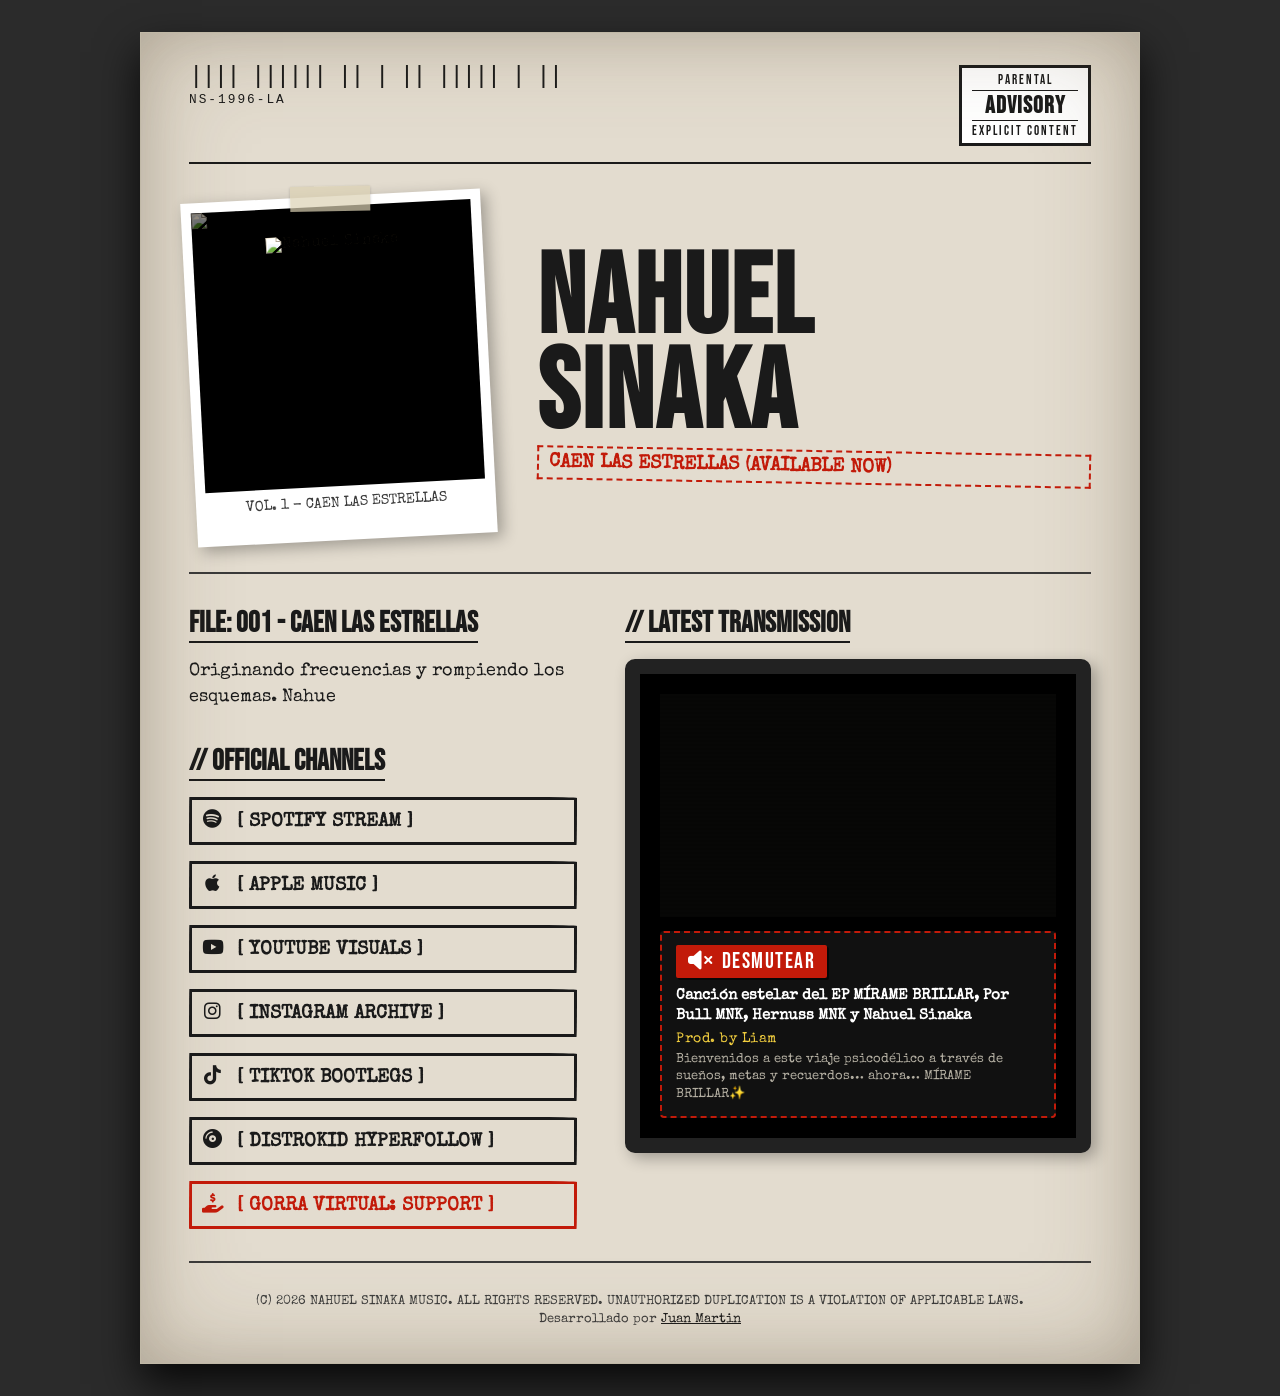
==== index.html @ c52d93fd "Add files via upload" ====
<!DOCTYPE html>
<html lang="es">
<head>
    <meta charset="UTF-8">
    <meta name="viewport" content="width=device-width, initial-scale=1.0">
    <title>Nahuel Sinaka - Caen Las Estrellas</title>

    <!-- Meta Tags para Compartir en WhatsApp / Redes Sociales (Open Graph) -->
    <link rel="canonical" href="https://nahuelsinaka.com/">
    <meta name="description" content="Canción estelar del EP MÍRAME BRILLAR por Bull MNK, Hernuss MNK y Nahuel Sinaka. Prod. by Liam. 90s Archive.">
    <meta property="og:type" content="music.song">
    <meta property="og:url" content="https://nahuelsinaka.com/">
    <meta property="og:site_name" content="nahuelsinaka.com">
    <meta property="og:title" content="Nahuel Sinaka - Caen Las Estrellas">
    <meta property="og:description" content="Canción estelar del EP MÍRAME BRILLAR por Bull MNK, Hernuss MNK y Nahuel Sinaka. Prod. by Liam ✨">
    <meta property="og:image" content="https://raw.githubusercontent.com/DuendeFunk/nahuelsinaka/main/nahuelsinaka.png">
    <meta property="og:image:secure_url" content="https://raw.githubusercontent.com/DuendeFunk/nahuelsinaka/main/nahuelsinaka.png">
    <meta property="og:image:type" content="image/png">
    <meta property="og:image:width" content="300">
    <meta property="og:image:height" content="300">
    <meta property="og:image:alt" content="Nahuel Sinaka">

    <!-- Twitter Cards -->
    <meta name="twitter:card" content="summary">
    <meta name="twitter:url" content="https://nahuelsinaka.com/">
    <meta name="twitter:title" content="Nahuel Sinaka - Caen Las Estrellas">
    <meta name="twitter:description" content="Canción estelar del EP MÍRAME BRILLAR por Bull MNK, Hernuss MNK y Nahuel Sinaka. Prod. by Liam ✨">
    <meta name="twitter:image" content="https://raw.githubusercontent.com/DuendeFunk/nahuelsinaka/main/nahuelsinaka.png">

    <!-- CSS & Fonts -->
    <link rel="stylesheet" href="https://cdnjs.cloudflare.com/ajax/libs/font-awesome/6.4.0/css/all.min.css">
    <link href="https://fonts.googleapis.com/css2?family=Bebas+Neue&family=Special+Elite&display=swap" rel="stylesheet">
    <link rel="stylesheet" href="style.css">
</head>
<body>
    <div class="paper-texture"></div>

    <!-- MAIN CONTAINER (Vinyl Sleeve Layout) -->
    <div class="vinyl-sleeve">
        
        <!-- HEADER / ADVISORY -->
        <div class="top-bar">
            <div class="barcode">
                |||| |||||| || | || ||||| | ||
                <span>NS-1996-LA</span>
            </div>
            <div class="advisory">
                <span>PARENTAL</span>
                <strong>ADVISORY</strong>
                <span>EXPLICIT CONTENT</span>
            </div>
        </div>

        <!-- HERO BOARD -->
        <header class="hero-board">
            <div class="polaroid">
                <div class="polaroid-img">
                    <img src="https://raw.githubusercontent.com/DuendeFunk/Links/main/pruebafondo.png" alt="Background" class="bg-img">
                    <img src="https://raw.githubusercontent.com/DuendeFunk/nahuelsinaka/main/nahuelsinaka.png" alt="Nahuel Sinaka" class="artist-img">
                </div>
                <div class="polaroid-text">VOL. 1 - CAEN LAS ESTRELLAS</div>
                <div class="tape-piece tape-top"></div>
            </div>
            
            <div class="title-section">
                <h1 class="main-title">Nahuel Sinaka</h1>
                <h2 class="sub-title">CAEN LAS ESTRELLAS (AVAILABLE NOW)</h2>
            </div>
        </header>

        <hr class="divider">

        <!-- CONTENT LYRIC SHEET STYLE -->
        <div class="content-split">
            
            <!-- LEFT: INFO & LINKS -->
            <div class="left-col">
                <section class="typewriter-box">
                    <h3>FILE: 001 - CAEN LAS ESTRELLAS</h3>
                    <p>Originando frecuencias y rompiendo los esquemas. Nahuel Sinaka emerge desde el under con un sonido áspero a cinta magnética. Rimas de calle, beats pesados y el 100% de actitud.</p>
                </section>

                <section class="links-section">
                    <h3>// OFFICIAL CHANNELS</h3>
                    <div class="stamp-links">
                        <a href="https://open.spotify.com/intl-es/album/4MFDjRAPf3fvFbBAF2cvn1" target="_blank" rel="noopener noreferrer" class="stamp spot-stamp">
                            <i class="fa-brands fa-spotify"></i> [ SPOTIFY STREAM ]
                        </a>
                        <a href="https://music.apple.com/us/album/m%C3%ADrame-brillar-feat-hernuss-mnk-ep/6774416845" target="_blank" rel="noopener noreferrer" class="stamp apple-stamp">
                            <i class="fa-brands fa-apple"></i> [ APPLE MUSIC ]
                        </a>
                        <a href="https://www.youtube.com/@NahuelSinaka" target="_blank" rel="noopener noreferrer" class="stamp yt-stamp">
                            <i class="fa-brands fa-youtube"></i> [ YOUTUBE VISUALS ]
                        </a>
                        <a href="https://www.instagram.com/nahuelsinaka/" target="_blank" rel="noopener noreferrer" class="stamp ig-stamp">
                            <i class="fa-brands fa-instagram"></i> [ INSTAGRAM ARCHIVE ]
                        </a>
                        <a href="https://www.tiktok.com/@nahuel.sinaka" target="_blank" rel="noopener noreferrer" class="stamp tk-stamp">
                            <i class="fa-brands fa-tiktok"></i> [ TIKTOK BOOTLEGS ]
                        </a>
                        <a href="https://distrokid.com/hyperfollow/nahuelsinaka1/mrame-brillar?utm_source=ig&utm_medium=social&utm_content=link_in_bio&fbclid=PAZXh0bgNhZW0CMTEAcGRvZgJzcnRjBmFwcF9pZA85MzY2MTk3NDMzOTI0NTkAAacheNfJAKS44eWUkBRlNFlg2aD02SF708NciTGHBXgh4vkM7DXDQCu1yPhLSA_aem_xpZKljeKisQ0Q1vAQ_KXpg" target="_blank" rel="noopener noreferrer" class="stamp distro-stamp">
                            <i class="fa-solid fa-compact-disc"></i> [ DISTROKID HYPERFOLLOW ]
                        </a>
                        <button class="stamp mp-stamp" id="tip-btn">
                            <i class="fa-solid fa-hand-holding-dollar"></i> [ GORRA VIRTUAL: SUPPORT ]
                        </button>
                    </div>
                </section>
            </div>

            <!-- RIGHT: VIDEO CRT -->
            <div class="right-col">
                <section class="crt-video-section">
                    <h3>// LATEST TRANSMISSION</h3>
                    <div class="crt-wrapper">
                        <div class="crt-screen">
                            <iframe id="crt-iframe" width="560" height="315" src="https://www.youtube.com/embed/dJPsdLUEwAk?autoplay=1&mute=1&enablejsapi=1&playsinline=1&controls=1" title="YouTube video player" frameborder="0" allow="accelerometer; autoplay; clipboard-write; encrypted-media; gyroscope; picture-in-picture; web-share" referrerpolicy="strict-origin-when-cross-origin" allowfullscreen></iframe>
                        </div>
                        <div class="crt-overlay"></div>

                        <!-- BOTÓN DESMUTEAR CON INFORMACIÓN -->
                        <button type="button" id="unmute-btn" class="crt-unmute-btn" aria-label="Desmutear video">
                            <div class="unmute-badge">
                                <i class="fa-solid fa-volume-xmark" id="unmute-icon"></i>
                                <span id="unmute-text">DESMUTEAR</span>
                            </div>
                            <div class="unmute-track-info">
                                <p class="track-title">Canción estelar del EP MÍRAME BRILLAR, Por Bull MNK, Hernuss MNK y Nahuel Sinaka</p>
                                <p class="track-producer">Prod. by Liam</p>
                                <p class="track-desc">Bienvenidos a este viaje psicodélico a través de sueños, metas y recuerdos… ahora… MÍRAME BRILLAR✨</p>
                            </div>
                        </button>
                    </div>
                </section>
            </div>

        </div>

        <hr class="divider">

        <!-- FOOTER -->
        <footer class="typewriter-footer">
            <p>(C) 2026 NAHUEL SINAKA MUSIC. ALL RIGHTS RESERVED. UNAUTHORIZED DUPLICATION IS A VIOLATION OF APPLICABLE LAWS.</p>
            <p>Desarrollado por <a href="https://www.juanmartinbarrientos.com" target="_blank">Juan Martin</a></p>
        </footer>

    </div>

    <!-- Toast Copy -->
    <div id="cyber-toast" class="toast-hidden">
        <div class="toast-content">
            <i class="fa-solid fa-check"></i> [ALIAS: volandosiempre COPIADO AL PORTAPAPELES]
        </div>
    </div>

    <script src="https://www.youtube.com/iframe_api"></script>
    <script src="script.js"></script>
</body>
</html>
---- style.css ----
:root {
    --bg-paper: #e3dccf;
    --ink-black: #1a1a1a;
    --ink-faded: #3a3a3a;
    --stamp-red: #c21a09;
    --tape-yellow: #f4d03f;
}

* {
    margin: 0;
    padding: 0;
    box-sizing: border-box;
}

body {
    background-color: #2b2b2b; /* Oscuro afura del "papel" */
    color: var(--ink-black);
    font-family: 'Special Elite', monospace;
    display: flex;
    justify-content: center;
    padding: 2rem 1rem;
    min-height: 100vh;
}

/* Textura genérica de papel sucio */
.paper-texture {
    position: fixed;
    top: 0; left: 0; width: 100vw; height: 100vh;
    background: url('https://grainy-gradients.vercel.app/noise.svg');
    opacity: 0.6;
    pointer-events: none;
    z-index: 9999;
    mix-blend-mode: multiply;
}

.vinyl-sleeve {
    background-color: var(--bg-paper);
    width: 100%;
    max-width: 1000px;
    padding: 2rem 3rem;
    box-shadow: 0 20px 40px rgba(0,0,0,0.8), inset 0 0 50px rgba(0,0,0,0.1);
    position: relative;
    border: 1px solid #c0b8a6;
}

/* Deterioro en los bordes del papel */
.vinyl-sleeve::before {
    content: '';
    position: absolute;
    inset: 0;
    box-shadow: inset 0 0 100px rgba(100,80,50,0.3);
    pointer-events: none;
}

a {
    color: var(--ink-black);
}

/* TOP BAR */
.top-bar {
    display: flex;
    justify-content: space-between;
    align-items: flex-start;
    margin-bottom: 2rem;
    border-bottom: 2px solid var(--ink-black);
    padding-bottom: 1rem;
}

.barcode {
    font-family: monospace;
    font-size: 1.5rem;
    line-height: 1;
    display: flex;
    flex-direction: column;
    letter-spacing: -2px;
}
.barcode span {
    font-size: 0.8rem;
    margin-top: 5px;
    letter-spacing: 2px;
}

.advisory {
    border: 3px solid var(--ink-black);
    padding: 4px 10px;
    text-align: center;
    display: inline-flex;
    flex-direction: column;
    background: #fff;
}
.advisory span { font-family: 'Bebas Neue', sans-serif; font-size: 0.8rem; letter-spacing: 2px; }
.advisory strong { font-family: 'Bebas Neue', sans-serif; font-size: 1.5rem; letter-spacing: 1px; border-top: 1px solid var(--ink-black); border-bottom: 1px solid var(--ink-black); margin: 2px 0; }

/* HERO BOARD */
.hero-board {
    display: flex;
    gap: 3rem;
    align-items: center;
    margin-bottom: 2rem;
}

.polaroid {
    background: #fff;
    padding: 10px 10px 30px 10px;
    box-shadow: 5px 5px 15px rgba(0,0,0,0.3);
    position: relative;
    transform: rotate(-3deg);
    width: 300px;
    flex-shrink: 0;
}

.polaroid-img {
    width: 100%;
    aspect-ratio: 1/1;
    background: #000;
    position: relative;
    overflow: hidden;
    filter: sepia(0.3) contrast(1.2);
}

.bg-img {
    position: absolute;
    inset: 0;
    width: 100%;
    height: 100%;
    object-fit: cover;
    opacity: 0.5;
}

.artist-img {
    position: absolute;
    bottom: 0;
    left: 50%;
    transform: translateX(-50%);
    height: 90%;
    object-fit: contain;
    z-index: 2;
}

.polaroid-text {
    font-family: 'Special Elite', monospace;
    text-align: center;
    margin-top: 10px;
    font-size: 0.9rem;
    color: var(--ink-faded);
}

.tape-piece {
    position: absolute;
    width: 80px;
    height: 25px;
    background: rgba(220, 210, 180, 0.7);
    box-shadow: 0 1px 3px rgba(0,0,0,0.2);
}
.tape-top {
    top: -10px;
    left: 50%;
    transform: translateX(-50%) rotate(2deg);
}

.title-section {
    display: flex;
    flex-direction: column;
}

.main-title {
    font-family: 'Bebas Neue', display;
    font-size: 7rem;
    line-height: 0.85;
    color: var(--ink-black);
    text-transform: uppercase;
    letter-spacing: 2px;
}

.sub-title {
    font-family: 'Special Elite', monospace;
    font-size: 1.2rem;
    color: var(--stamp-red);
    margin-top: 0.5rem;
    border: 2px dashed var(--stamp-red);
    padding: 5px 10px;
    display: inline-block;
    transform: rotate(1deg);
}

.divider {
    border: none;
    border-top: 2px solid var(--ink-faded);
    margin: 2rem 0;
}

/* CONTENT SPLIT */
.content-split {
    display: flex;
    gap: 3rem;
}

.left-col { flex: 1; display: flex; flex-direction: column; gap: 2rem; }
.right-col { flex: 1.2; }

/* TYPEWRITER BOX */
.typewriter-box h3, .links-section h3, .crt-video-section h3 {
    font-family: 'Bebas Neue', sans-serif;
    font-size: 1.8rem;
    border-bottom: 2px solid var(--ink-black);
    margin-bottom: 1rem;
    display: inline-block;
}

.typewriter-box p {
    font-size: 1.1rem;
    line-height: 1.5;
}

/* LINKS (TAMPO / STAMPS) */
.stamp-links {
    display: flex;
    flex-direction: column;
    gap: 1rem;
}

.stamp {
    appearance: none; background: transparent; border: none;
    font-family: 'Special Elite', monospace;
    font-weight: bold;
    font-size: 1.2rem;
    text-align: left;
    padding: 10px;
    border: 3px solid var(--ink-black);
    color: var(--ink-black);
    cursor: pointer;
    text-decoration: none;
    transition: all 0.2s;
    position: relative;
    /* Efecto de tinta irregular */
    border-radius: 2px 255px 3px 25px / 255px 5px 225px 3px;
}

.stamp:hover {
    background: var(--ink-black);
    color: var(--bg-paper);
    transform: scale(1.02) rotate(-1deg);
}

.stamp i {
    margin-right: 8px;
    width: 1.3rem;
    text-align: center;
}

.stamp.spot-stamp:hover { background: #1db954; border-color: #1db954; color: #fff; }
.stamp.apple-stamp:hover { background: #fc3c44; border-color: #fc3c44; color: #fff; }
.stamp.yt-stamp:hover { background: var(--stamp-red); border-color: var(--stamp-red); color: #fff; }
.stamp.ig-stamp:hover { background: #c13584; border-color: #c13584; color: #fff; }
.stamp.tk-stamp:hover { background: #000; border-color: #000; color: #fff; }
.stamp.distro-stamp:hover { background: #222; border-color: #222; color: var(--tape-yellow); }
.stamp.mp-stamp { border-color: var(--stamp-red); color: var(--stamp-red); }
.stamp.mp-stamp:hover { background: var(--stamp-red); color: #fff; }

/* CRT VIDEO */
.crt-wrapper {
    background: #000;
    padding: 20px;
    border: 15px solid #222;
    border-radius: 10px;
    position: relative;
    box-shadow: inset 0 0 10px rgba(0,0,0,0.8), 5px 5px 15px rgba(0,0,0,0.3);
}

.crt-screen {
    position: relative;
    aspect-ratio: 16/9;
    background: #111;
    overflow: hidden;
    filter: sepia(0.2) contrast(1.1); /* Efecto vintage al iframe */
}

.crt-screen iframe {
    width: 100%;
    height: 100%;
    border: none;
}

.crt-overlay {
    position: absolute;
    inset: 0;
    background: linear-gradient(rgba(255,255,255,0) 50%, rgba(0,0,0,0.1) 50%);
    background-size: 100% 4px;
    pointer-events: none;
    z-index: 10;
}

/* BOTÓN CRT DESMUTEAR + INFO */
.crt-unmute-btn {
    appearance: none;
    background: #111111;
    border: 2px dashed var(--stamp-red);
    border-radius: 4px;
    padding: 12px 14px;
    margin-top: 14px;
    width: 100%;
    cursor: pointer;
    text-align: left;
    display: flex;
    flex-direction: column;
    gap: 8px;
    color: #e3dccf;
    font-family: 'Special Elite', monospace;
    position: relative;
    z-index: 20;
    transition: all 0.25s ease;
    box-shadow: 0 4px 10px rgba(0, 0, 0, 0.6);
}

.crt-unmute-btn:hover {
    background: #181818;
    border-color: #ff3838;
    transform: translateY(-2px);
    box-shadow: 0 6px 14px rgba(194, 26, 9, 0.4);
}

.crt-unmute-btn:active {
    transform: translateY(0);
}

.unmute-badge {
    display: inline-flex;
    align-items: center;
    gap: 8px;
    background: var(--stamp-red);
    color: #ffffff;
    font-family: 'Bebas Neue', sans-serif;
    font-size: 1.35rem;
    letter-spacing: 1.5px;
    padding: 4px 12px;
    border-radius: 2px;
    align-self: flex-start;
    box-shadow: 2px 2px 0 rgba(0, 0, 0, 0.6);
    animation: pulse-unmute 2s infinite ease-in-out;
}

@keyframes pulse-unmute {
    0%, 100% {
        box-shadow: 0 0 0 0 rgba(194, 26, 9, 0.7);
        transform: scale(1);
    }
    50% {
        box-shadow: 0 0 0 6px rgba(194, 26, 9, 0);
        transform: scale(1.02);
    }
}

.crt-unmute-btn.is-unmuted .unmute-badge {
    background: #2b8a3e;
    animation: none;
}

.unmute-track-info {
    display: flex;
    flex-direction: column;
    gap: 5px;
}

.unmute-track-info .track-title {
    font-size: 0.95rem;
    font-weight: bold;
    color: #ffffff;
    line-height: 1.35;
}

.unmute-track-info .track-producer {
    font-size: 0.85rem;
    color: var(--tape-yellow);
    letter-spacing: 0.5px;
}

.unmute-track-info .track-desc {
    font-size: 0.82rem;
    color: #b5b0a3;
    line-height: 1.35;
}

/* FOOTER */
.typewriter-footer {
    text-align: center;
    font-size: 0.8rem;
    color: var(--ink-faded);
    margin-top: 1rem;
}
.typewriter-footer p { margin-bottom: 5px; }

/* TOAST */
#cyber-toast {
    position: fixed;
    top: 2rem;
    left: 50%;
    transform: translateX(-50%);
    background: #fff;
    color: var(--stamp-red);
    padding: 1rem 2rem;
    border: 3px solid var(--stamp-red);
    z-index: 2000;
    font-family: 'Special Elite', monospace;
    font-weight: bold;
    box-shadow: 5px 5px 0px rgba(194, 26, 9, 0.3);
    transition: top 0.3s ease, opacity 0.3s;
    /* Tinta stamp */
    border-radius: 2px 255px 3px 25px / 255px 5px 225px 3px;
}

.toast-hidden {
    opacity: 0;
    top: -100px !important;
    pointer-events: none;
}

/* RESPONSIVE */
@media(max-width: 800px) {
    .content-split { flex-direction: column; }
    .hero-board { flex-direction: column; gap: 1rem; align-items: center; text-align: center; }
    .main-title { font-size: 5rem; }
    .vinyl-sleeve { padding: 1.5rem; }
    .polaroid { width: 250px; }
}

@media(max-width: 480px) {
    .main-title { font-size: 4rem; }
    .typewriter-box h3, .links-section h3, .crt-video-section h3 { font-size: 1.4rem; }
    .stamp { font-size: 1rem; }
    .crt-wrapper { padding: 10px; border-width: 5px; }
    .polaroid { width: 100%; max-width: 300px; transform: rotate(0); }
}
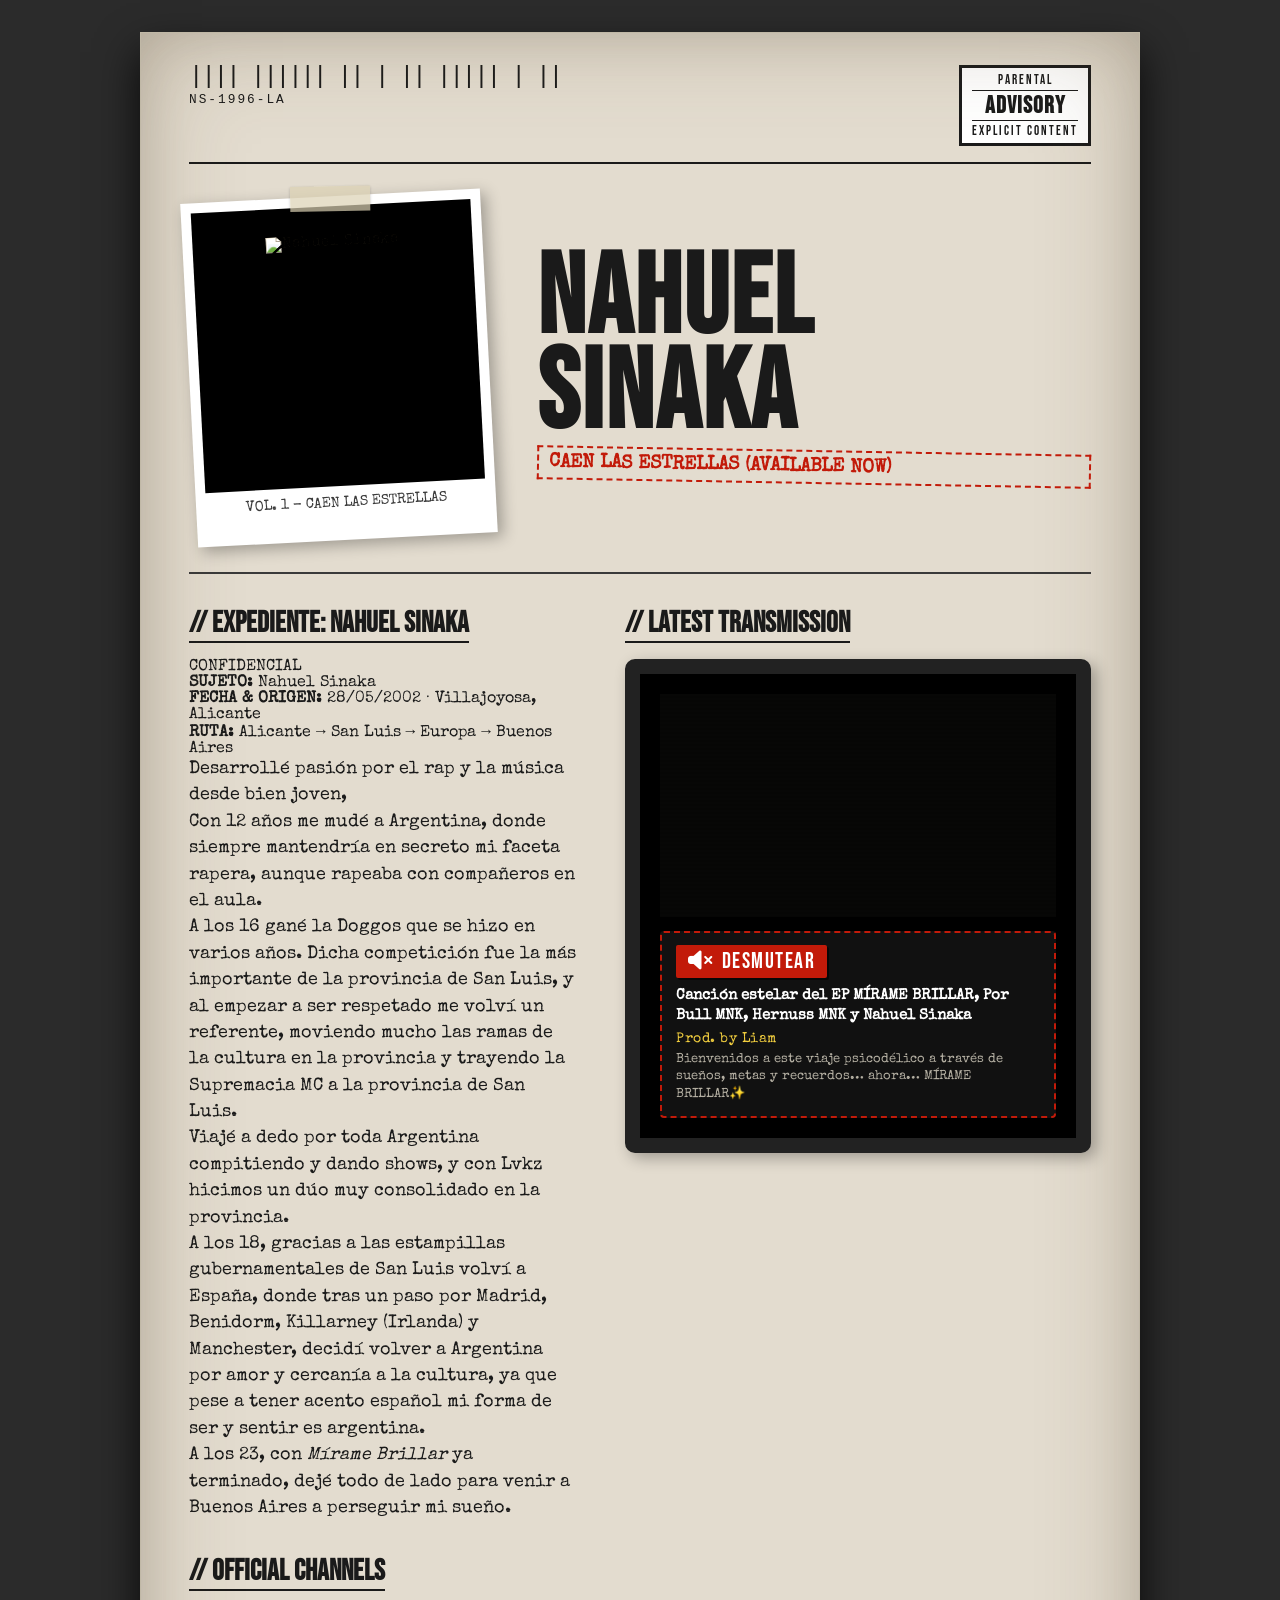
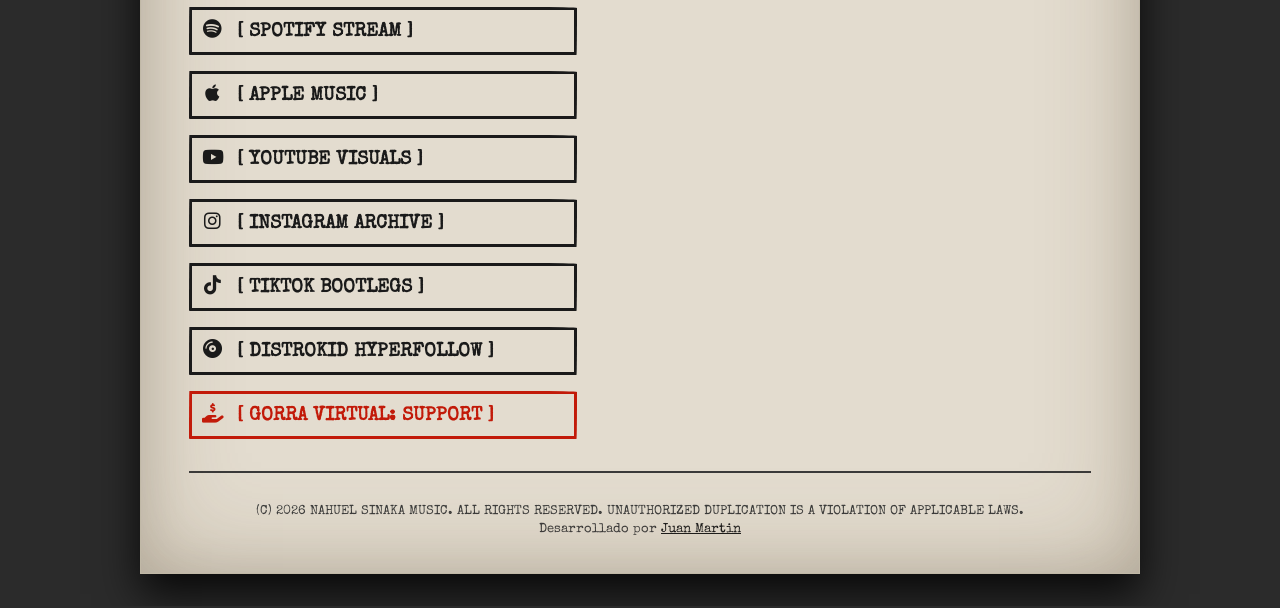
==== commit 36137f16: "Add files via upload" ====
--- a/index.html
+++ b/index.html
@@ -1,6 +1,16 @@
 <!DOCTYPE html>
 <html lang="es">
 <head>
+    <!-- Google tag (gtag.js) -->
+    <script async src="https://www.googletagmanager.com/gtag/js?id=G-EMP6VLDBJG"></script>
+    <script>
+      window.dataLayer = window.dataLayer || [];
+      function gtag(){dataLayer.push(arguments);}
+      gtag('js', new Date());
+
+      gtag('config', 'G-EMP6VLDBJG');
+    </script>
+
     <meta charset="UTF-8">
     <meta name="viewport" content="width=device-width, initial-scale=1.0">
     <title>Nahuel Sinaka - Caen Las Estrellas</title>
@@ -27,6 +37,102 @@
     <meta name="twitter:description" content="Canción estelar del EP MÍRAME BRILLAR por Bull MNK, Hernuss MNK y Nahuel Sinaka. Prod. by Liam ✨">
     <meta name="twitter:image" content="https://raw.githubusercontent.com/DuendeFunk/nahuelsinaka/main/nahuelsinaka.png">
 
+    <!-- Schema.org Datos Estructurados (JSON-LD) -->
+    <script type="application/ld+json">
+    {
+      "@context": "https://schema.org",
+      "@graph": [
+        {
+          "@type": "Person",
+          "@id": "https://nahuelsinaka.com/#artist",
+          "name": "Nahuel Sinaka",
+          "alternateName": "Sinaka",
+          "jobTitle": "Cantante, Rapero y Compositor",
+          "birthDate": "2002-05-28",
+          "birthPlace": {
+            "@type": "Place",
+            "name": "Villajoyosa, Alicante, España"
+          },
+          "url": "https://nahuelsinaka.com/",
+          "image": "https://raw.githubusercontent.com/DuendeFunk/nahuelsinaka/main/nahuelsinaka.png",
+          "description": "Rapero y compositor hispano-argentino. Referente de la cultura hip hop en San Luis y Buenos Aires, autor del EP Mírame Brillar y del single Caen Las Estrellas.",
+          "genre": ["Hip Hop", "Rap", "Trap", "Música Urbana"],
+          "sameAs": [
+            "https://open.spotify.com/intl-es/album/4MFDjRAPf3fvFbBAF2cvn1",
+            "https://music.apple.com/us/album/m%C3%ADrame-brillar-feat-hernuss-mnk-ep/6774416845",
+            "https://www.youtube.com/@NahuelSinaka",
+            "https://www.instagram.com/nahuelsinaka/",
+            "https://www.tiktok.com/@nahuel.sinaka",
+            "https://distrokid.com/hyperfollow/nahuelsinaka1/mrame-brillar"
+          ]
+        },
+        {
+          "@type": "MusicAlbum",
+          "@id": "https://nahuelsinaka.com/#album",
+          "name": "Mírame Brillar",
+          "albumReleaseType": "https://schema.org/EP",
+          "byArtist": {
+            "@id": "https://nahuelsinaka.com/#artist"
+          },
+          "genre": ["Hip Hop", "Rap"],
+          "image": "https://raw.githubusercontent.com/DuendeFunk/nahuelsinaka/main/nahuelsinaka.png",
+          "url": "https://music.apple.com/us/album/m%C3%ADrame-brillar-feat-hernuss-mnk-ep/6774416845"
+        },
+        {
+          "@type": "MusicRecording",
+          "@id": "https://nahuelsinaka.com/#track",
+          "name": "Caen Las Estrellas",
+          "url": "https://nahuelsinaka.com/",
+          "inAlbum": {
+            "@id": "https://nahuelsinaka.com/#album"
+          },
+          "byArtist": [
+            {
+              "@id": "https://nahuelsinaka.com/#artist"
+            },
+            {
+              "@type": "Person",
+              "name": "Bull MNK"
+            },
+            {
+              "@type": "Person",
+              "name": "Hernuss MNK"
+            }
+          ],
+          "producer": {
+            "@type": "Person",
+            "name": "Liam"
+          },
+          "image": "https://raw.githubusercontent.com/DuendeFunk/nahuelsinaka/main/nahuelsinaka.png",
+          "description": "Canción estelar del EP MÍRAME BRILLAR por Bull MNK, Hernuss MNK y Nahuel Sinaka. Prod. by Liam.",
+          "genre": ["Hip Hop", "Rap"]
+        },
+        {
+          "@type": "VideoObject",
+          "@id": "https://nahuelsinaka.com/#video",
+          "name": "Nahuel Sinaka - Caen Las Estrellas",
+          "description": "Canción estelar del EP MÍRAME BRILLAR por Bull MNK, Hernuss MNK y Nahuel Sinaka. Prod. by Liam.",
+          "thumbnailUrl": "https://raw.githubusercontent.com/DuendeFunk/nahuelsinaka/main/nahuelsinaka.png",
+          "embedUrl": "https://www.youtube.com/embed/dJPsdLUEwAk",
+          "contentUrl": "https://www.youtube.com/watch?v=dJPsdLUEwAk",
+          "uploadDate": "2024-01-01T00:00:00Z",
+          "inLanguage": "es"
+        },
+        {
+          "@type": "WebSite",
+          "@id": "https://nahuelsinaka.com/#website",
+          "url": "https://nahuelsinaka.com/",
+          "name": "Nahuel Sinaka - Sitio Oficial",
+          "description": "Página oficial de Nahuel Sinaka: música, videoclips, biografía y plataformas de streaming.",
+          "publisher": {
+            "@id": "https://nahuelsinaka.com/#artist"
+          },
+          "inLanguage": "es"
+        }
+      ]
+    }
+    </script>
+
     <!-- CSS & Fonts -->
     <link rel="stylesheet" href="https://cdnjs.cloudflare.com/ajax/libs/font-awesome/6.4.0/css/all.min.css">
     <link href="https://fonts.googleapis.com/css2?family=Bebas+Neue&family=Special+Elite&display=swap" rel="stylesheet">
@@ -55,7 +161,6 @@
         <header class="hero-board">
             <div class="polaroid">
                 <div class="polaroid-img">
-                    <img src="https://raw.githubusercontent.com/DuendeFunk/Links/main/pruebafondo.png" alt="Background" class="bg-img">
                     <img src="https://raw.githubusercontent.com/DuendeFunk/nahuelsinaka/main/nahuelsinaka.png" alt="Nahuel Sinaka" class="artist-img">
                 </div>
                 <div class="polaroid-text">VOL. 1 - CAEN LAS ESTRELLAS</div>
@@ -75,9 +180,27 @@
             
             <!-- LEFT: INFO & LINKS -->
             <div class="left-col">
-                <section class="typewriter-box">
-                    <h3>FILE: 001 - CAEN LAS ESTRELLAS</h3>
-                    <p>Originando frecuencias y rompiendo los esquemas. Nahuel Sinaka emerge desde el under con un sonido áspero a cinta magnética. Rimas de calle, beats pesados y el 100% de actitud.</p>
+                <!-- EXPEDIENTE RETRO 90s -->
+                <section class="typewriter-box dossier-box">
+                    <div class="dossier-header">
+                        <h3>// EXPEDIENTE: NAHUEL SINAKA</h3>
+                        <span class="dossier-stamp">CONFIDENCIAL</span>
+                    </div>
+
+                    <div class="dossier-meta">
+                        <div class="meta-row"><strong>SUJETO:</strong> <span>Nahuel Sinaka</span></div>
+                        <div class="meta-row"><strong>FECHA & ORIGEN:</strong> <span>28/05/2002 · Villajoyosa, Alicante</span></div>
+                        <div class="meta-row"><strong>RUTA:</strong> <span>Alicante &rarr; San Luis &rarr; Europa &rarr; Buenos Aires</span></div>
+                    </div>
+
+                    <div class="dossier-content">
+                        <p>Desarrollé pasión por el rap y la música desde bien joven, inspirado por mi hermana, que me enseñaba música de Eminem, 50Cent y artistas nacionales.</p>
+                        <p>Con 12 años me mudé a Argentina, donde siempre mantendría en secreto mi faceta rapera, aunque rapeaba con compañeros en el aula.</p>
+                        <p>A los 16 gané la Doggos que se hizo en varios años. Dicha competición fue la más importante de la provincia de San Luis, y al empezar a ser respetado me volví un referente, moviendo mucho las ramas de la cultura en la provincia y trayendo la Supremacia MC a la provincia de San Luis.</p>
+                        <p>Viajé a dedo por toda Argentina compitiendo y dando shows, y con Lvkz hicimos un dúo muy consolidado en la provincia.</p>
+                        <p>A los 18, gracias a las estampillas gubernamentales de San Luis volví a España, donde tras un paso por Madrid, Benidorm, Killarney (Irlanda) y Manchester, decidí volver a Argentina por amor y cercanía a la cultura, ya que pese a tener acento español mi forma de ser y sentir es argentina.</p>
+                        <p>A los 23, con <em>Mírame Brillar</em> ya terminado, dejé todo de lado para venir a Buenos Aires a perseguir mi sueño.</p>
+                    </div>
                 </section>
 
                 <section class="links-section">
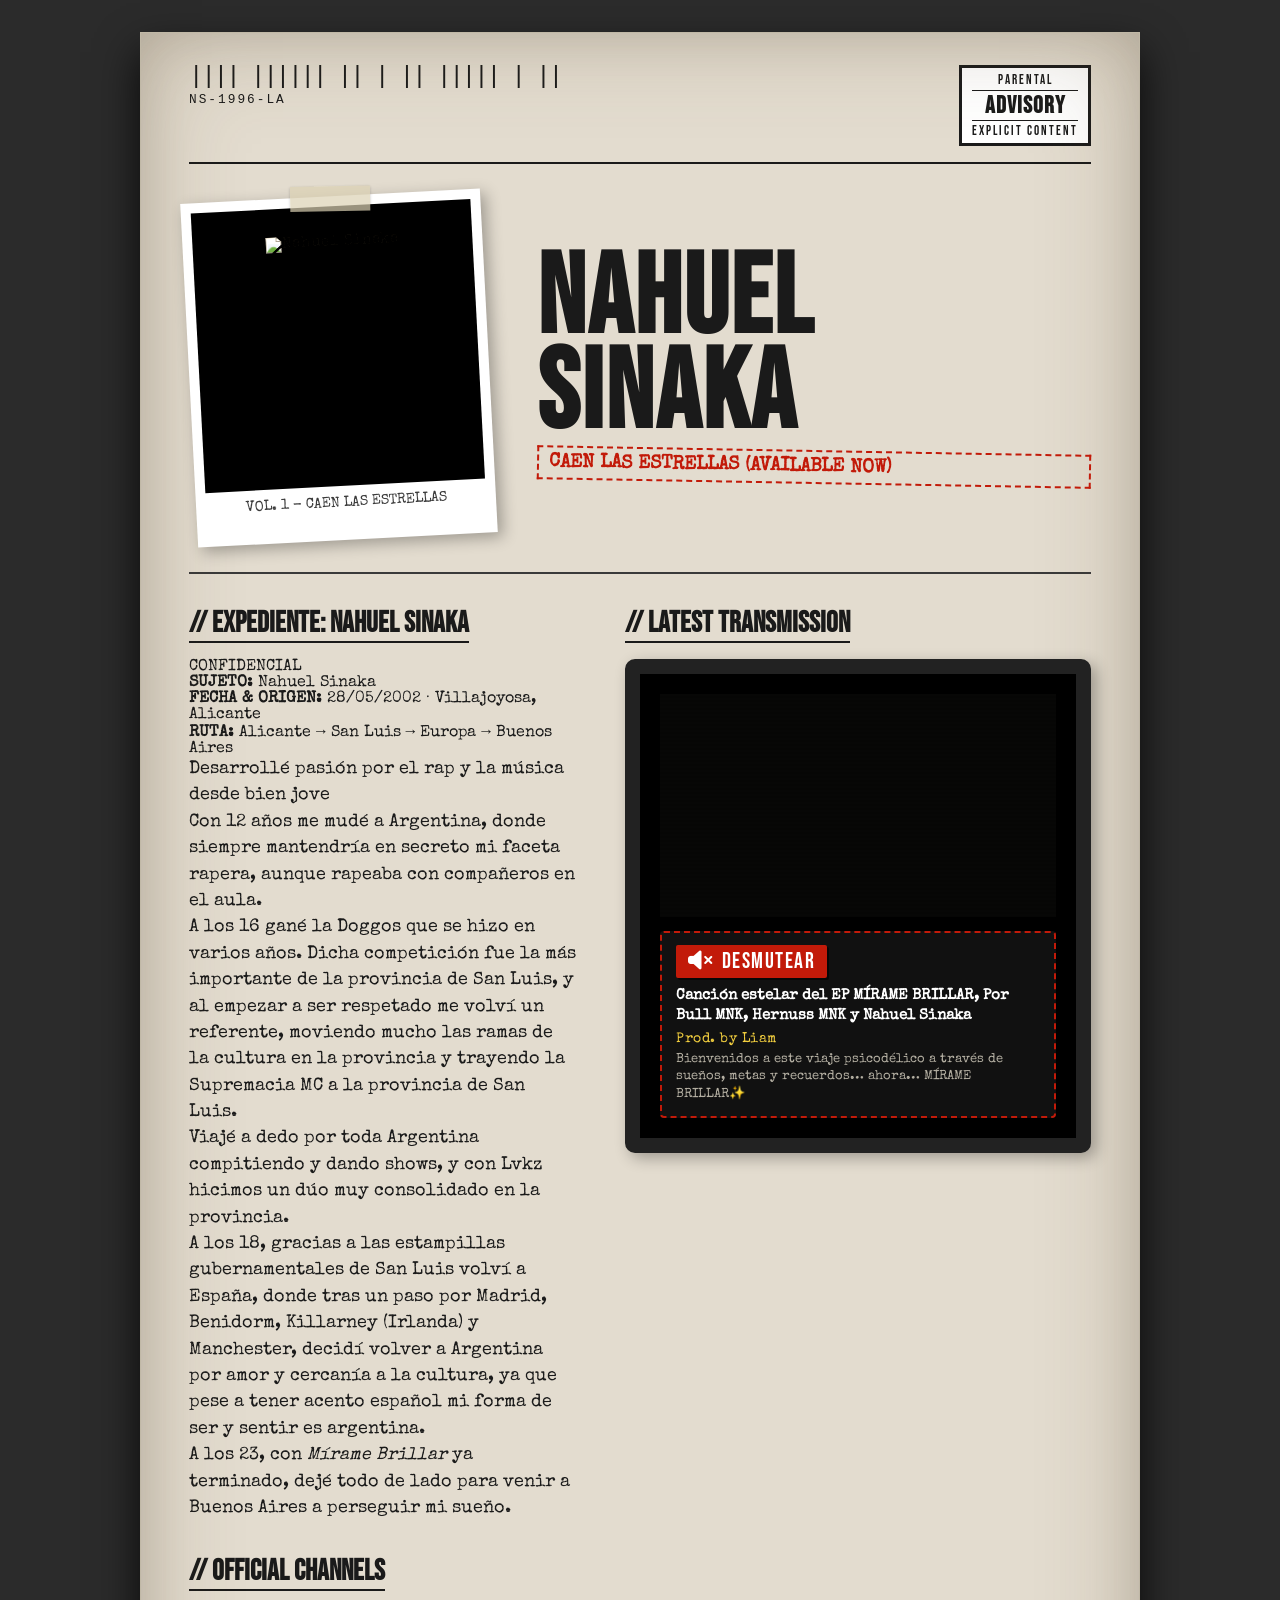
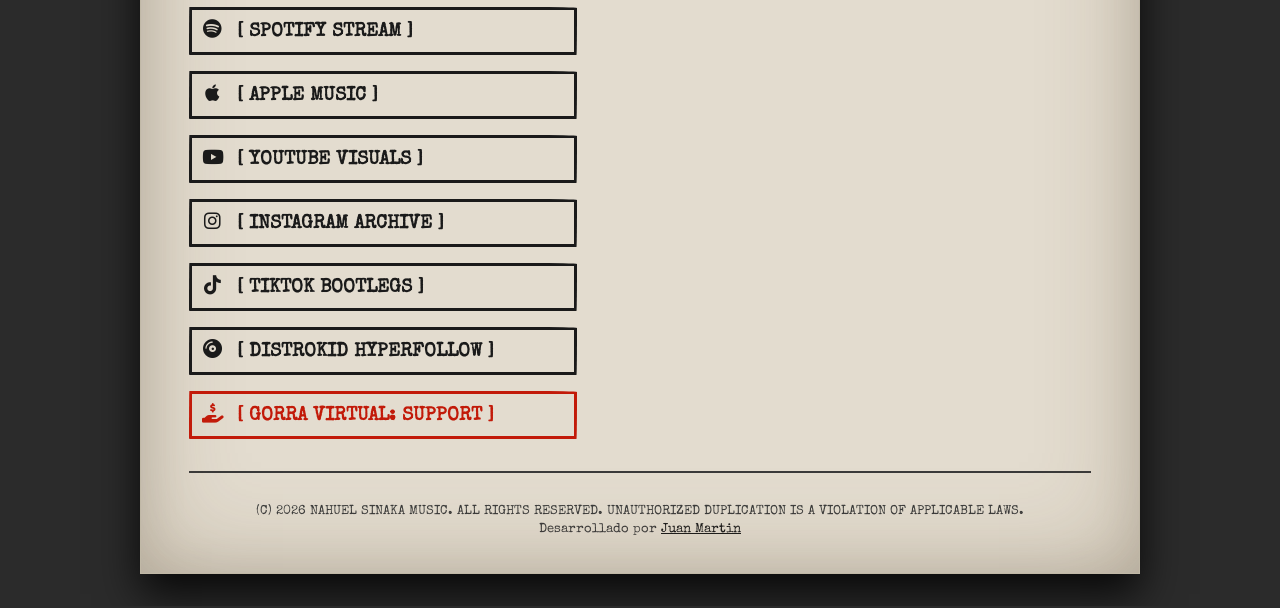
==== commit 86d5ccfe: "Add files via upload" ====
--- a/index.html
+++ b/index.html
@@ -23,11 +23,12 @@
     <meta property="og:site_name" content="nahuelsinaka.com">
     <meta property="og:title" content="Nahuel Sinaka - Caen Las Estrellas">
     <meta property="og:description" content="Canción estelar del EP MÍRAME BRILLAR por Bull MNK, Hernuss MNK y Nahuel Sinaka. Prod. by Liam ✨">
-    <meta property="og:image" content="https://raw.githubusercontent.com/DuendeFunk/nahuelsinaka/main/nahuelsinaka.png">
-    <meta property="og:image:secure_url" content="https://raw.githubusercontent.com/DuendeFunk/nahuelsinaka/main/nahuelsinaka.png">
-    <meta property="og:image:type" content="image/png">
-    <meta property="og:image:width" content="300">
-    <meta property="og:image:height" content="300">
+    <link rel="image_src" href="https://nahuelsinaka.com/spotify_artist_image.jpg">
+    <meta property="og:image" content="https://nahuelsinaka.com/spotify_artist_image.jpg">
+    <meta property="og:image:secure_url" content="https://nahuelsinaka.com/spotify_artist_image.jpg">
+    <meta property="og:image:type" content="image/jpeg">
+    <meta property="og:image:width" content="535">
+    <meta property="og:image:height" content="640">
     <meta property="og:image:alt" content="Nahuel Sinaka">
 
     <!-- Twitter Cards -->
@@ -35,7 +36,7 @@
     <meta name="twitter:url" content="https://nahuelsinaka.com/">
     <meta name="twitter:title" content="Nahuel Sinaka - Caen Las Estrellas">
     <meta name="twitter:description" content="Canción estelar del EP MÍRAME BRILLAR por Bull MNK, Hernuss MNK y Nahuel Sinaka. Prod. by Liam ✨">
-    <meta name="twitter:image" content="https://raw.githubusercontent.com/DuendeFunk/nahuelsinaka/main/nahuelsinaka.png">
+    <meta name="twitter:image" content="https://nahuelsinaka.com/spotify_artist_image.jpg">
 
     <!-- Schema.org Datos Estructurados (JSON-LD) -->
     <script type="application/ld+json">
@@ -54,7 +55,7 @@
             "name": "Villajoyosa, Alicante, España"
           },
           "url": "https://nahuelsinaka.com/",
-          "image": "https://raw.githubusercontent.com/DuendeFunk/nahuelsinaka/main/nahuelsinaka.png",
+          "image": "https://nahuelsinaka.com/spotify_artist_image.jpg",
           "description": "Rapero y compositor hispano-argentino. Referente de la cultura hip hop en San Luis y Buenos Aires, autor del EP Mírame Brillar y del single Caen Las Estrellas.",
           "genre": ["Hip Hop", "Rap", "Trap", "Música Urbana"],
           "sameAs": [
@@ -75,7 +76,7 @@
             "@id": "https://nahuelsinaka.com/#artist"
           },
           "genre": ["Hip Hop", "Rap"],
-          "image": "https://raw.githubusercontent.com/DuendeFunk/nahuelsinaka/main/nahuelsinaka.png",
+          "image": "https://nahuelsinaka.com/spotify_artist_image.jpg",
           "url": "https://music.apple.com/us/album/m%C3%ADrame-brillar-feat-hernuss-mnk-ep/6774416845"
         },
         {
@@ -103,7 +104,7 @@
             "@type": "Person",
             "name": "Liam"
           },
-          "image": "https://raw.githubusercontent.com/DuendeFunk/nahuelsinaka/main/nahuelsinaka.png",
+          "image": "https://nahuelsinaka.com/spotify_artist_image.jpg",
           "description": "Canción estelar del EP MÍRAME BRILLAR por Bull MNK, Hernuss MNK y Nahuel Sinaka. Prod. by Liam.",
           "genre": ["Hip Hop", "Rap"]
         },
@@ -112,7 +113,7 @@
           "@id": "https://nahuelsinaka.com/#video",
           "name": "Nahuel Sinaka - Caen Las Estrellas",
           "description": "Canción estelar del EP MÍRAME BRILLAR por Bull MNK, Hernuss MNK y Nahuel Sinaka. Prod. by Liam.",
-          "thumbnailUrl": "https://raw.githubusercontent.com/DuendeFunk/nahuelsinaka/main/nahuelsinaka.png",
+          "thumbnailUrl": "https://nahuelsinaka.com/spotify_artist_image.jpg",
           "embedUrl": "https://www.youtube.com/embed/dJPsdLUEwAk",
           "contentUrl": "https://www.youtube.com/watch?v=dJPsdLUEwAk",
           "uploadDate": "2024-01-01T00:00:00Z",
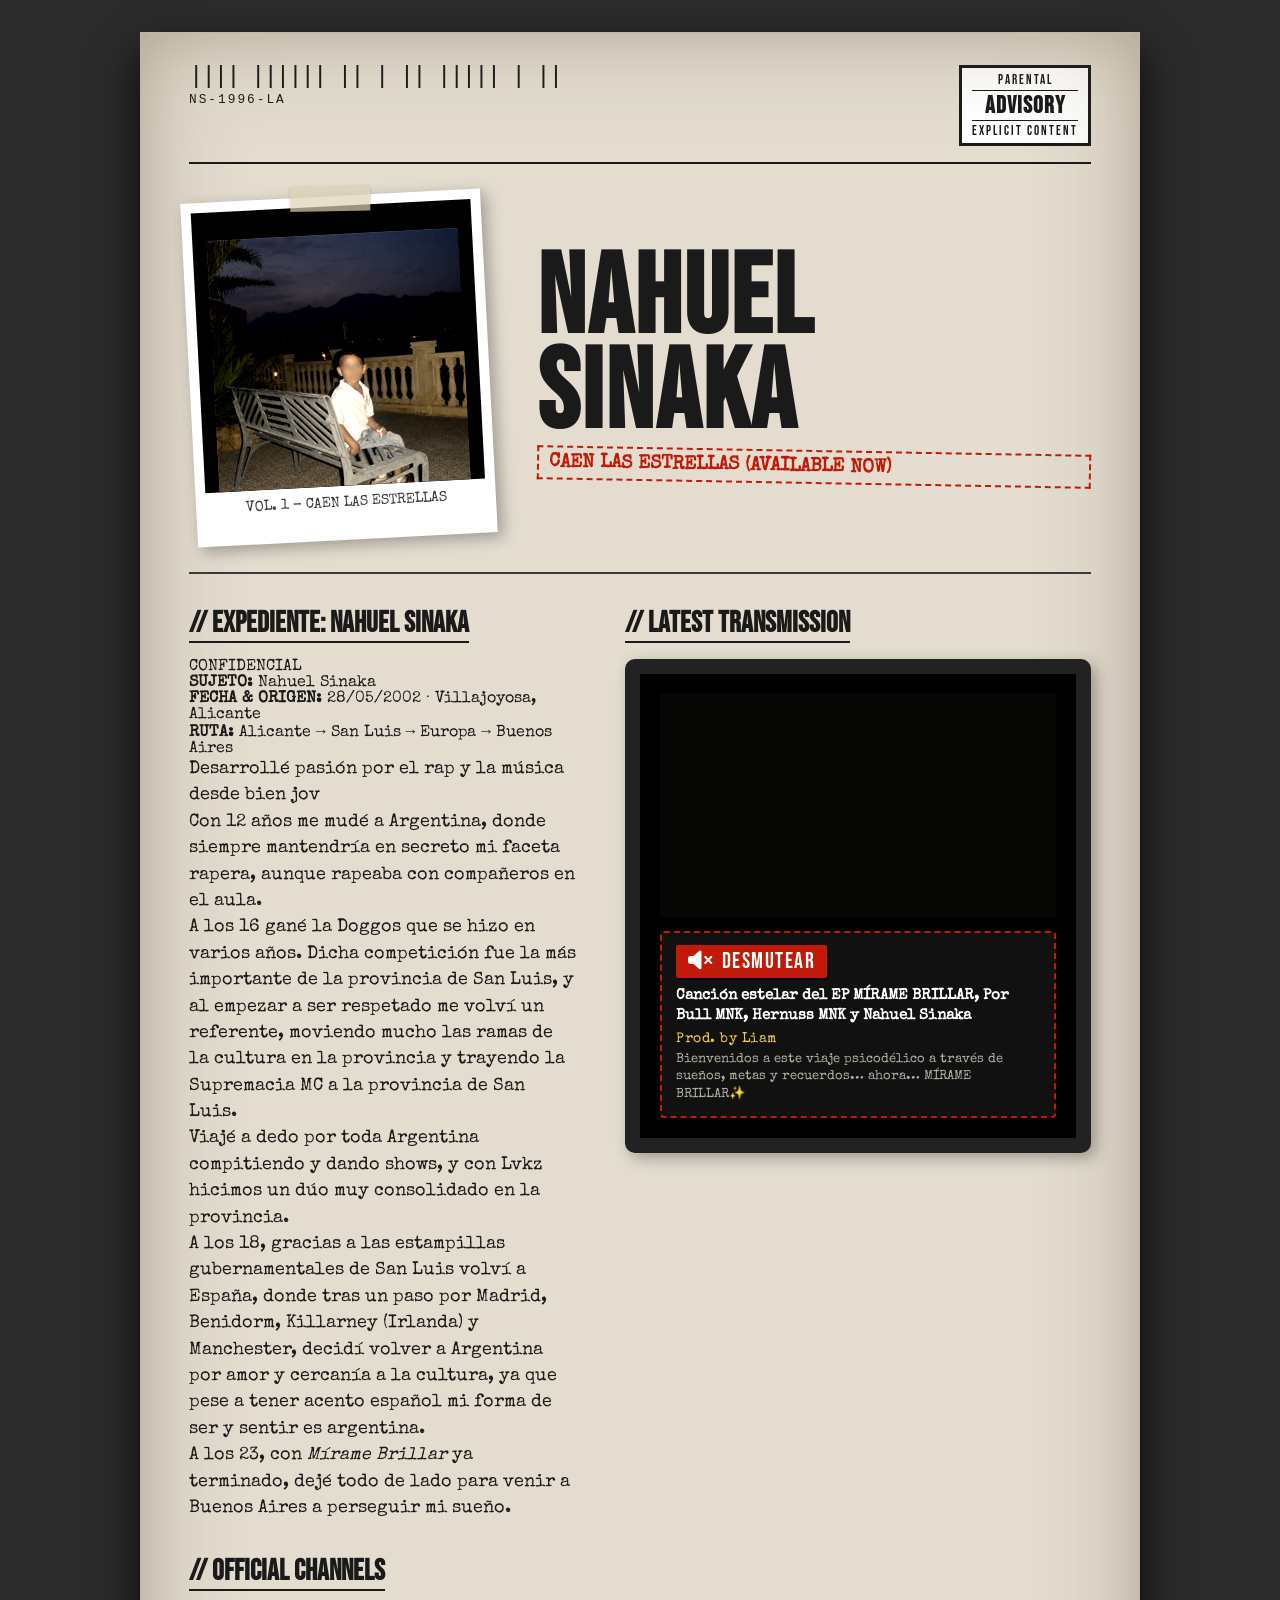
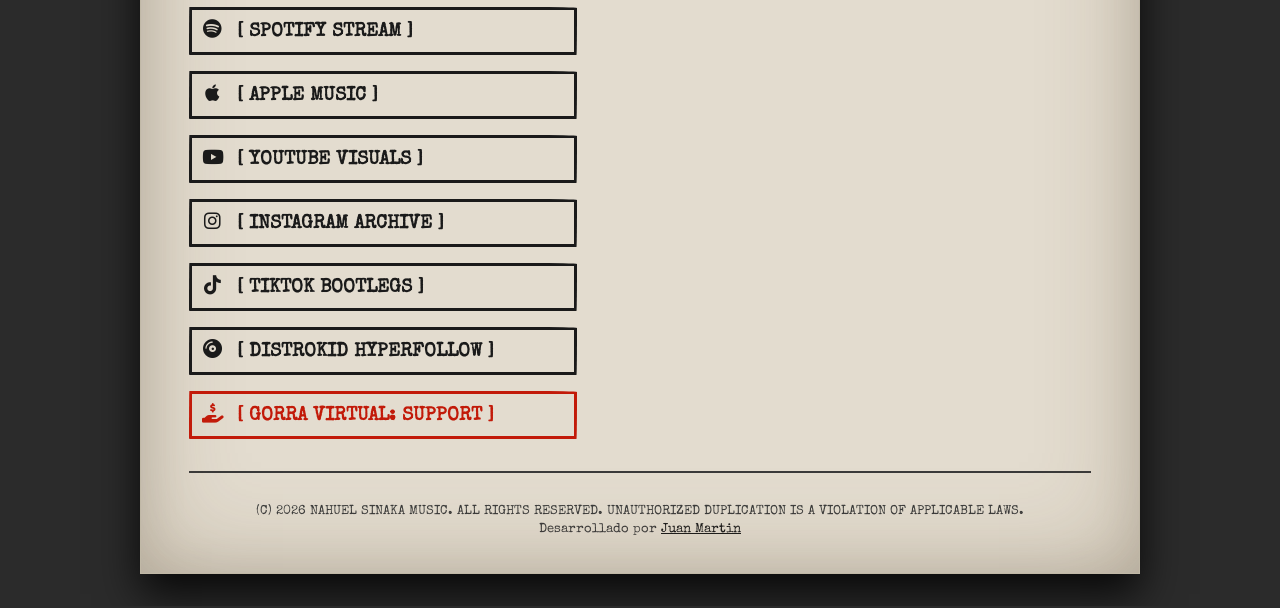
==== commit aa13bd64: "Add files via upload" ====
--- a/index.html
+++ b/index.html
@@ -23,12 +23,12 @@
     <meta property="og:site_name" content="nahuelsinaka.com">
     <meta property="og:title" content="Nahuel Sinaka - Caen Las Estrellas">
     <meta property="og:description" content="Canción estelar del EP MÍRAME BRILLAR por Bull MNK, Hernuss MNK y Nahuel Sinaka. Prod. by Liam ✨">
-    <link rel="image_src" href="https://nahuelsinaka.com/spotify_artist_image.jpg">
-    <meta property="og:image" content="https://nahuelsinaka.com/spotify_artist_image.jpg">
-    <meta property="og:image:secure_url" content="https://nahuelsinaka.com/spotify_artist_image.jpg">
-    <meta property="og:image:type" content="image/jpeg">
-    <meta property="og:image:width" content="535">
-    <meta property="og:image:height" content="640">
+    <link rel="image_src" href="https://nahuelsinaka.com/fotodeperfil.png">
+    <meta property="og:image" content="https://nahuelsinaka.com/fotodeperfil.png">
+    <meta property="og:image:secure_url" content="https://nahuelsinaka.com/fotodeperfil.png">
+    <meta property="og:image:type" content="image/png">
+    <meta property="og:image:width" content="300">
+    <meta property="og:image:height" content="300">
     <meta property="og:image:alt" content="Nahuel Sinaka">
 
     <!-- Twitter Cards -->
@@ -36,7 +36,7 @@
     <meta name="twitter:url" content="https://nahuelsinaka.com/">
     <meta name="twitter:title" content="Nahuel Sinaka - Caen Las Estrellas">
     <meta name="twitter:description" content="Canción estelar del EP MÍRAME BRILLAR por Bull MNK, Hernuss MNK y Nahuel Sinaka. Prod. by Liam ✨">
-    <meta name="twitter:image" content="https://nahuelsinaka.com/spotify_artist_image.jpg">
+    <meta name="twitter:image" content="https://nahuelsinaka.com/fotodeperfil.png">
 
     <!-- Schema.org Datos Estructurados (JSON-LD) -->
     <script type="application/ld+json">
@@ -52,11 +52,25 @@
           "birthDate": "2002-05-28",
           "birthPlace": {
             "@type": "Place",
+            "name": "Villajoyosa, Alicante, España",
+            "address": {
+              "@type": "PostalAddress",
+              "addressLocality": "Villajoyosa",
+              "addressRegion": "Alicante",
+              "addressCountry": "España"
+            }
+          },
+          "homeLocation": {
+            "@type": "Place",
             "name": "Villajoyosa, Alicante, España"
           },
+          "nationality": {
+            "@type": "Country",
+            "name": "España"
+          },
           "url": "https://nahuelsinaka.com/",
-          "image": "https://nahuelsinaka.com/spotify_artist_image.jpg",
-          "description": "Rapero y compositor hispano-argentino. Referente de la cultura hip hop en San Luis y Buenos Aires, autor del EP Mírame Brillar y del single Caen Las Estrellas.",
+          "image": "https://nahuelsinaka.com/fotodeperfil.png",
+          "description": "Cantante, rapero y compositor originario de Villajoyosa (Alicante, España). Referente de la cultura hip hop y el rap en San Luis y Buenos Aires (Argentina), autor del EP Mírame Brillar y del single Caen Las Estrellas.",
           "genre": ["Hip Hop", "Rap", "Trap", "Música Urbana"],
           "sameAs": [
             "https://open.spotify.com/intl-es/album/4MFDjRAPf3fvFbBAF2cvn1",
@@ -76,7 +90,7 @@
             "@id": "https://nahuelsinaka.com/#artist"
           },
           "genre": ["Hip Hop", "Rap"],
-          "image": "https://nahuelsinaka.com/spotify_artist_image.jpg",
+          "image": "https://nahuelsinaka.com/fotodeperfil.png",
           "url": "https://music.apple.com/us/album/m%C3%ADrame-brillar-feat-hernuss-mnk-ep/6774416845"
         },
         {
@@ -104,20 +118,32 @@
             "@type": "Person",
             "name": "Liam"
           },
-          "image": "https://nahuelsinaka.com/spotify_artist_image.jpg",
+          "image": "https://nahuelsinaka.com/fotodeperfil.png",
           "description": "Canción estelar del EP MÍRAME BRILLAR por Bull MNK, Hernuss MNK y Nahuel Sinaka. Prod. by Liam.",
           "genre": ["Hip Hop", "Rap"]
         },
         {
           "@type": "VideoObject",
           "@id": "https://nahuelsinaka.com/#video",
-          "name": "Nahuel Sinaka - Caen Las Estrellas",
-          "description": "Canción estelar del EP MÍRAME BRILLAR por Bull MNK, Hernuss MNK y Nahuel Sinaka. Prod. by Liam.",
-          "thumbnailUrl": "https://nahuelsinaka.com/spotify_artist_image.jpg",
+          "name": "Nahuel Sinaka - CAEN LAS ESTRELLAS✨ (OFFICIAL VIDEO)",
+          "description": "Videoclip oficial de Caen Las Estrellas, canción estelar del EP MÍRAME BRILLAR por Bull MNK, Hernuss MNK y Nahuel Sinaka. Producido por Liam.",
+          "thumbnailUrl": [
+            "https://i.ytimg.com/vi/dJPsdLUEwAk/maxresdefault.jpg",
+            "https://i.ytimg.com/vi/dJPsdLUEwAk/hqdefault.jpg",
+            "https://nahuelsinaka.com/fotodeperfil.png"
+          ],
+          "uploadDate": "2026-05-30T17:06:41-07:00",
+          "duration": "PT4M1S",
+          "contentUrl": "https://www.youtube.com/watch?v=dJPsdLUEwAk",
           "embedUrl": "https://www.youtube.com/embed/dJPsdLUEwAk",
-          "contentUrl": "https://www.youtube.com/watch?v=dJPsdLUEwAk",
-          "uploadDate": "2024-01-01T00:00:00Z",
-          "inLanguage": "es"
+          "inLanguage": "es",
+          "isFamilyFriendly": true,
+          "author": {
+            "@id": "https://nahuelsinaka.com/#artist"
+          },
+          "publisher": {
+            "@id": "https://nahuelsinaka.com/#artist"
+          }
         },
         {
           "@type": "WebSite",
@@ -162,7 +188,7 @@
         <header class="hero-board">
             <div class="polaroid">
                 <div class="polaroid-img">
-                    <img src="https://raw.githubusercontent.com/DuendeFunk/nahuelsinaka/main/nahuelsinaka.png" alt="Nahuel Sinaka" class="artist-img">
+                    <img src="fotodeperfil.png" alt="Nahuel Sinaka" class="artist-img">
                 </div>
                 <div class="polaroid-text">VOL. 1 - CAEN LAS ESTRELLAS</div>
                 <div class="tape-piece tape-top"></div>
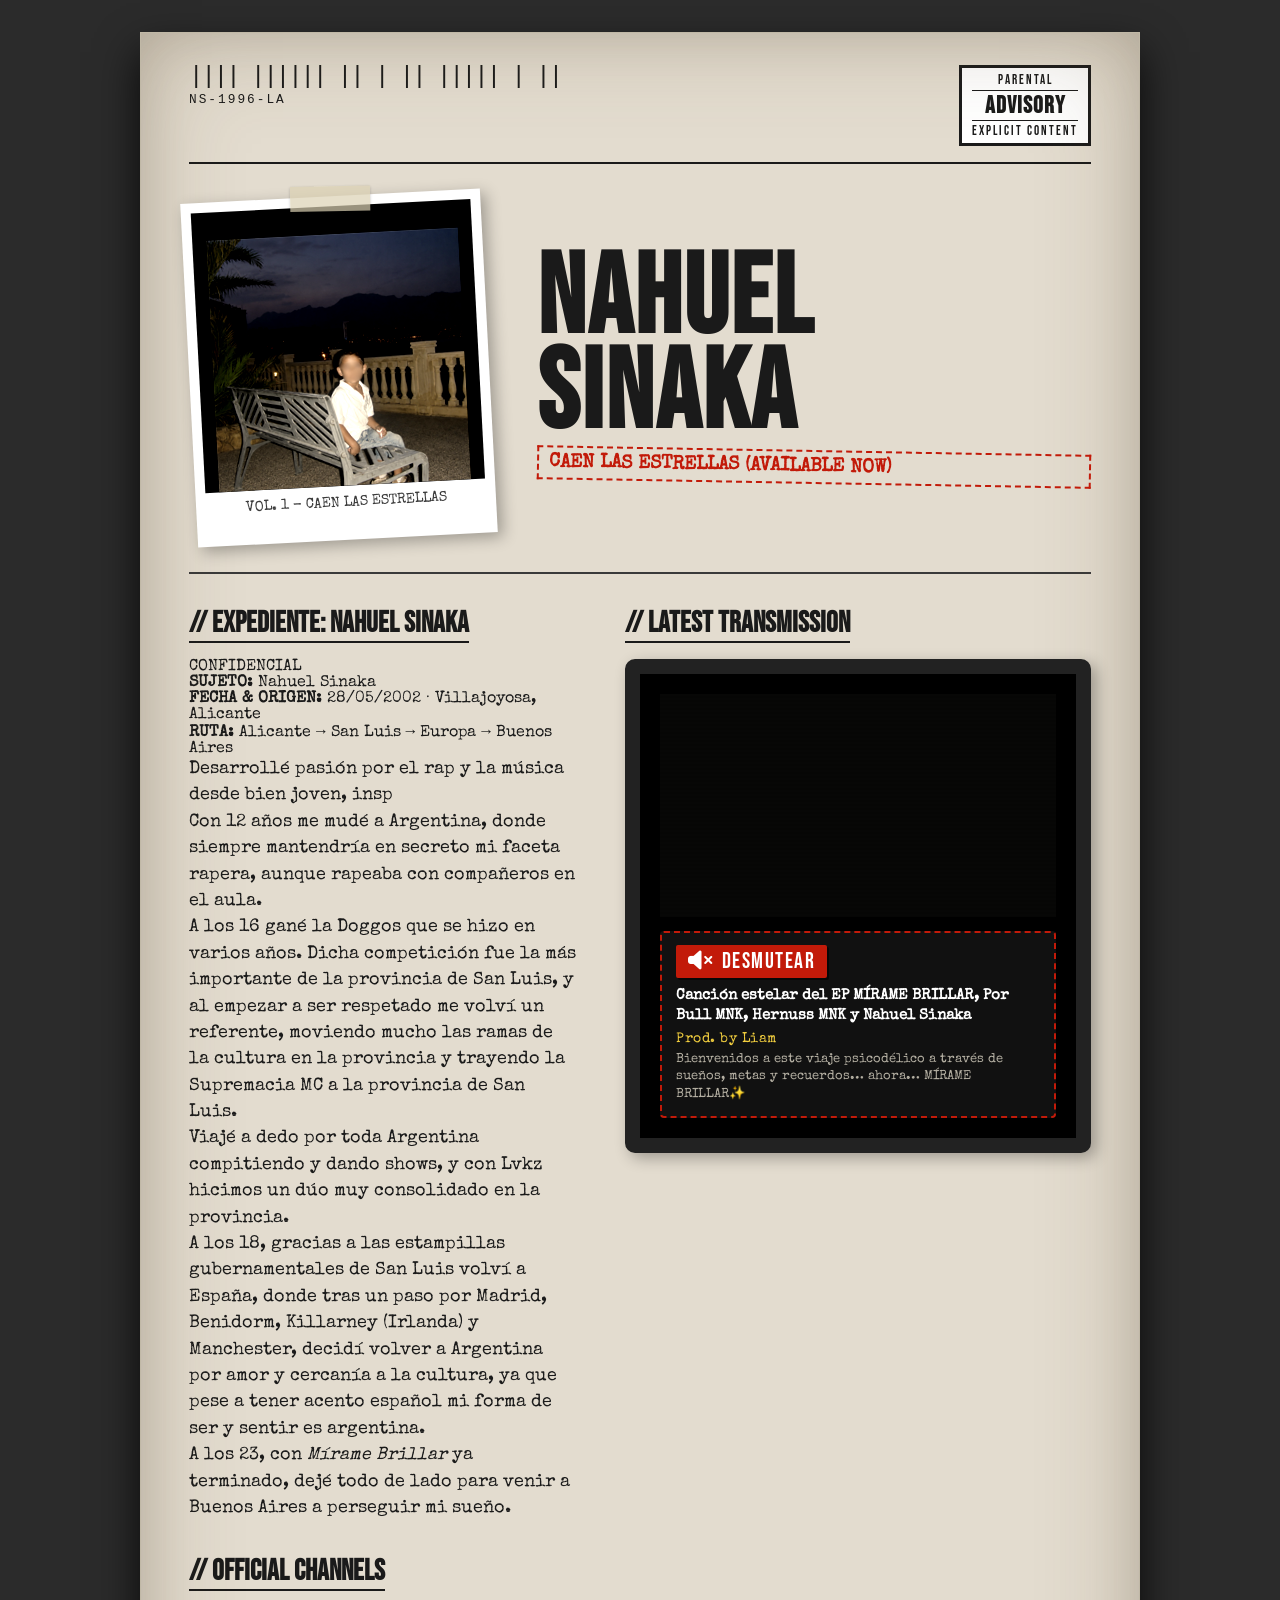
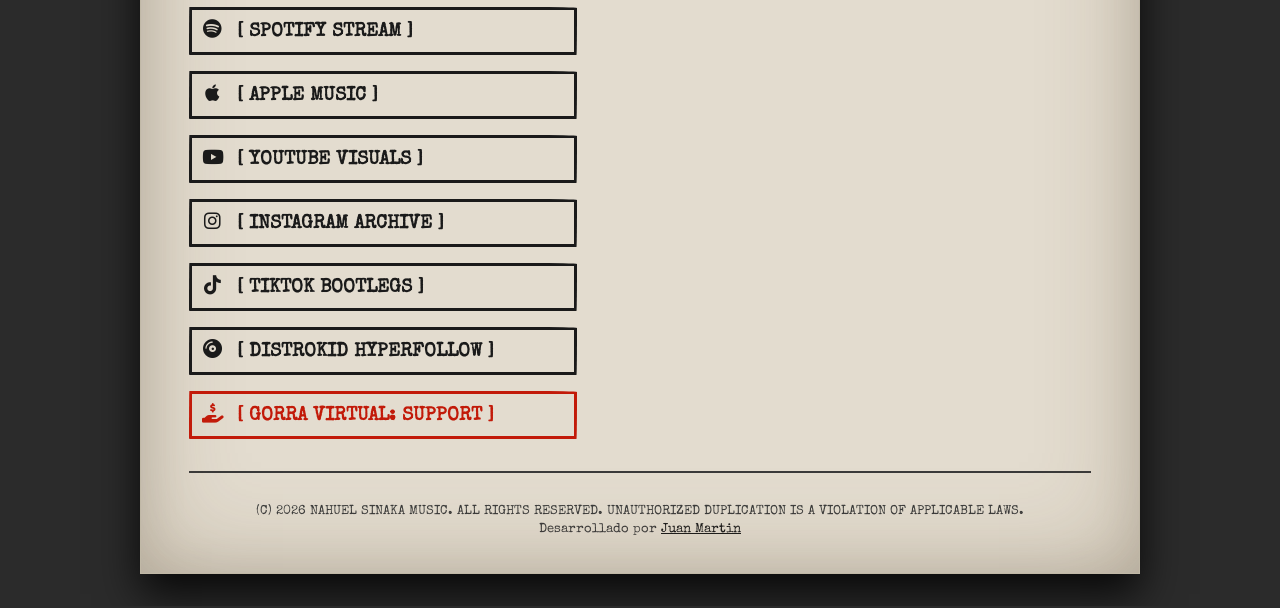
==== commit bf310fa2: "Add files via upload" ====
--- a/index.html
+++ b/index.html
@@ -1,6 +1,14 @@
 <!DOCTYPE html>
 <html lang="es">
 <head>
+    <!-- Google Tag Manager -->
+    <script>(function(w,d,s,l,i){w[l]=w[l]||[];w[l].push({'gtm.start':
+    new Date().getTime(),event:'gtm.js'});var f=d.getElementsByTagName(s)[0],
+    j=d.createElement(s),dl=l!='dataLayer'?'&l='+l:'';j.async=true;j.src=
+    'https://www.googletagmanager.com/gtm.js?id='+i+dl;f.parentNode.insertBefore(j,f);
+    })(window,document,'script','dataLayer','GTM-5JTVL347');</script>
+    <!-- End Google Tag Manager -->
+
     <!-- Google tag (gtag.js) -->
     <script async src="https://www.googletagmanager.com/gtag/js?id=G-EMP6VLDBJG"></script>
     <script>
@@ -166,6 +174,11 @@
     <link rel="stylesheet" href="style.css">
 </head>
 <body>
+    <!-- Google Tag Manager (noscript) -->
+    <noscript><iframe src="https://www.googletagmanager.com/ns.html?id=GTM-5JTVL347"
+    height="0" width="0" style="display:none;visibility:hidden"></iframe></noscript>
+    <!-- End Google Tag Manager (noscript) -->
+
     <div class="paper-texture"></div>
 
     <!-- MAIN CONTAINER (Vinyl Sleeve Layout) -->
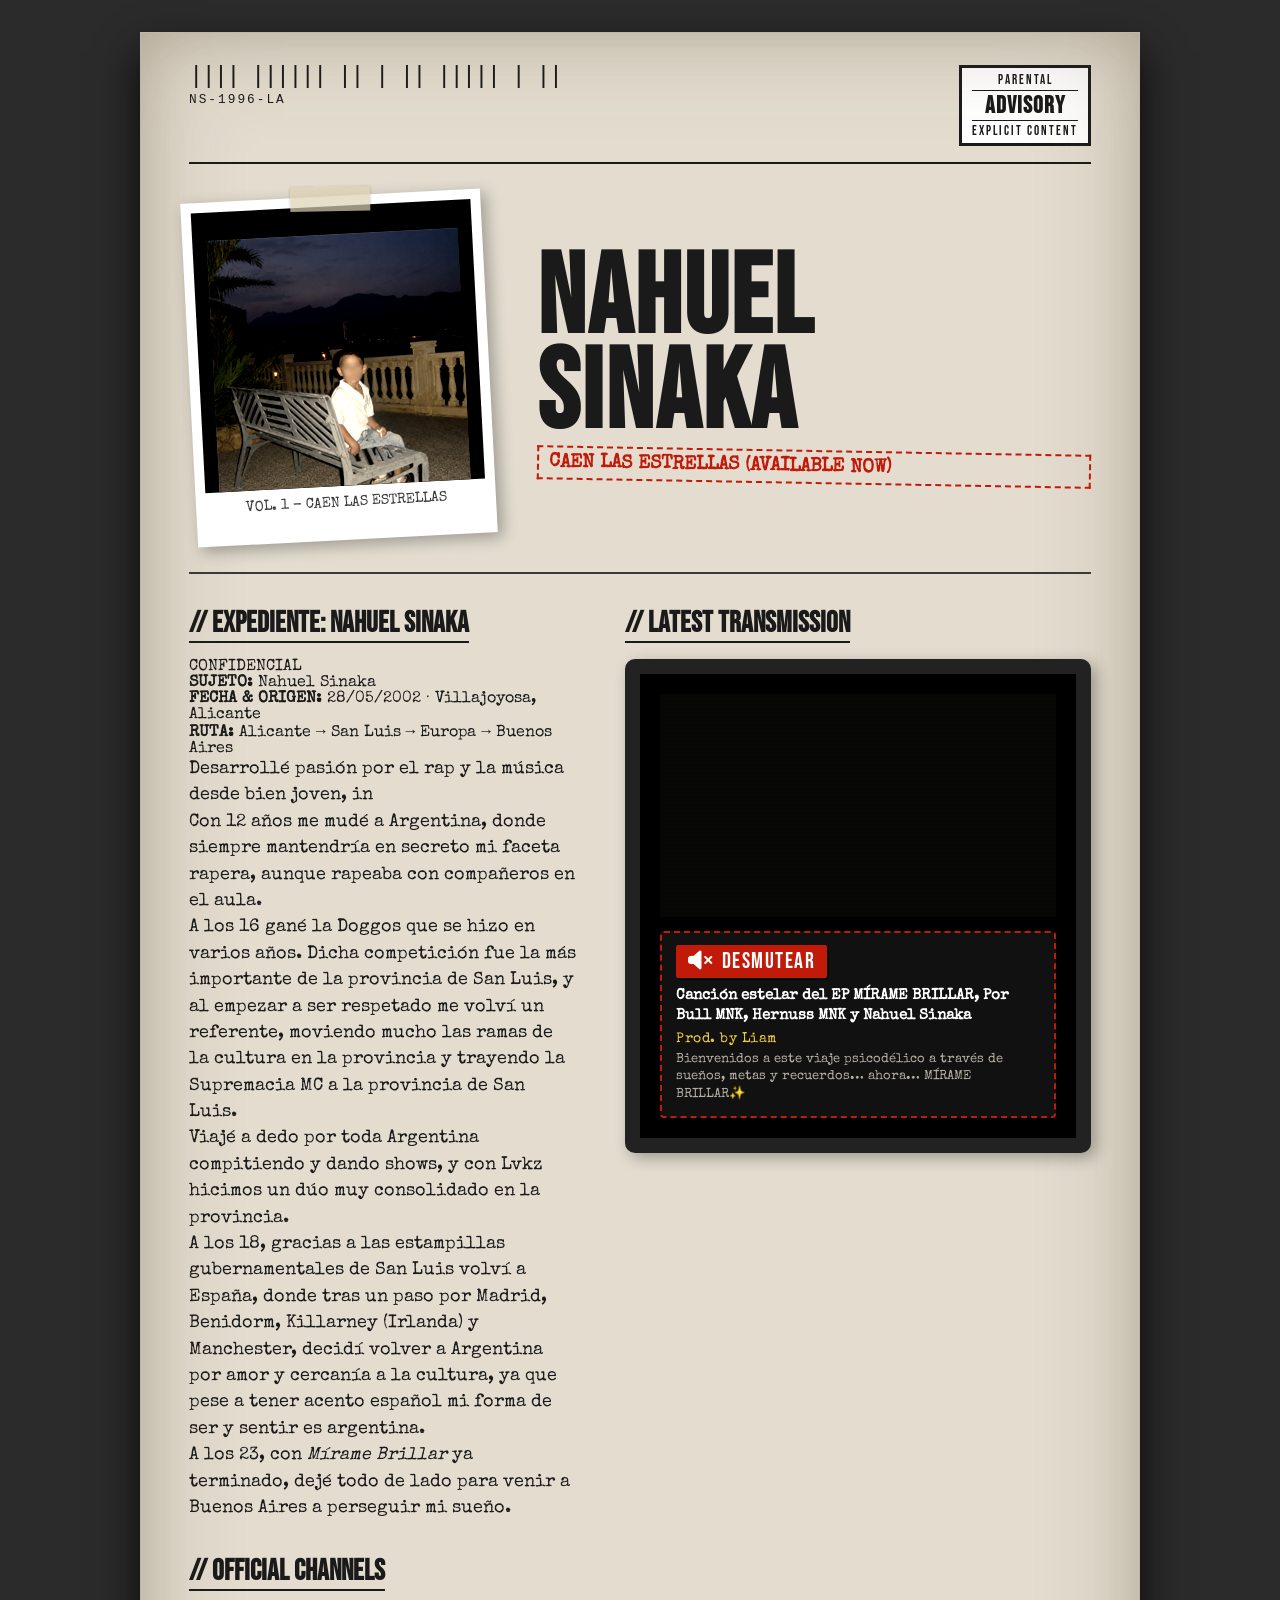
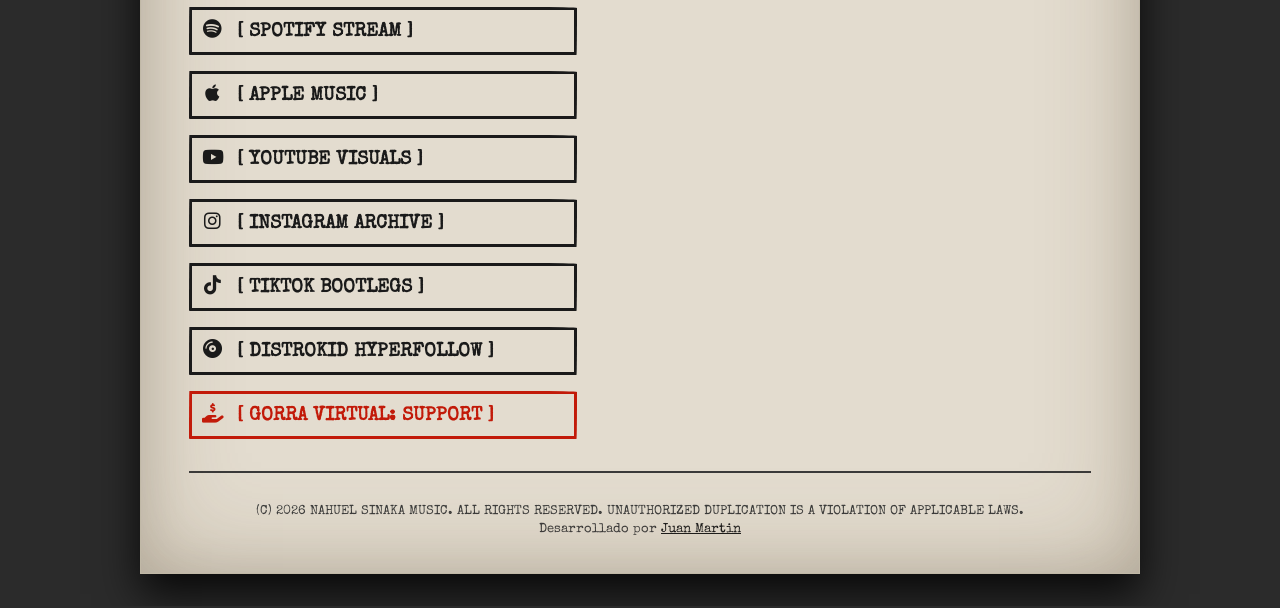
==== commit ace63740: "Add files via upload" ====
--- a/index.html
+++ b/index.html
@@ -26,6 +26,7 @@
     <!-- Meta Tags para Compartir en WhatsApp / Redes Sociales (Open Graph) -->
     <link rel="canonical" href="https://nahuelsinaka.com/">
     <meta name="description" content="Canción estelar del EP MÍRAME BRILLAR por Bull MNK, Hernuss MNK y Nahuel Sinaka. Prod. by Liam. 90s Archive.">
+    <meta name="robots" content="index, follow, max-image-preview:large">
     <meta property="og:type" content="music.song">
     <meta property="og:url" content="https://nahuelsinaka.com/">
     <meta property="og:site_name" content="nahuelsinaka.com">
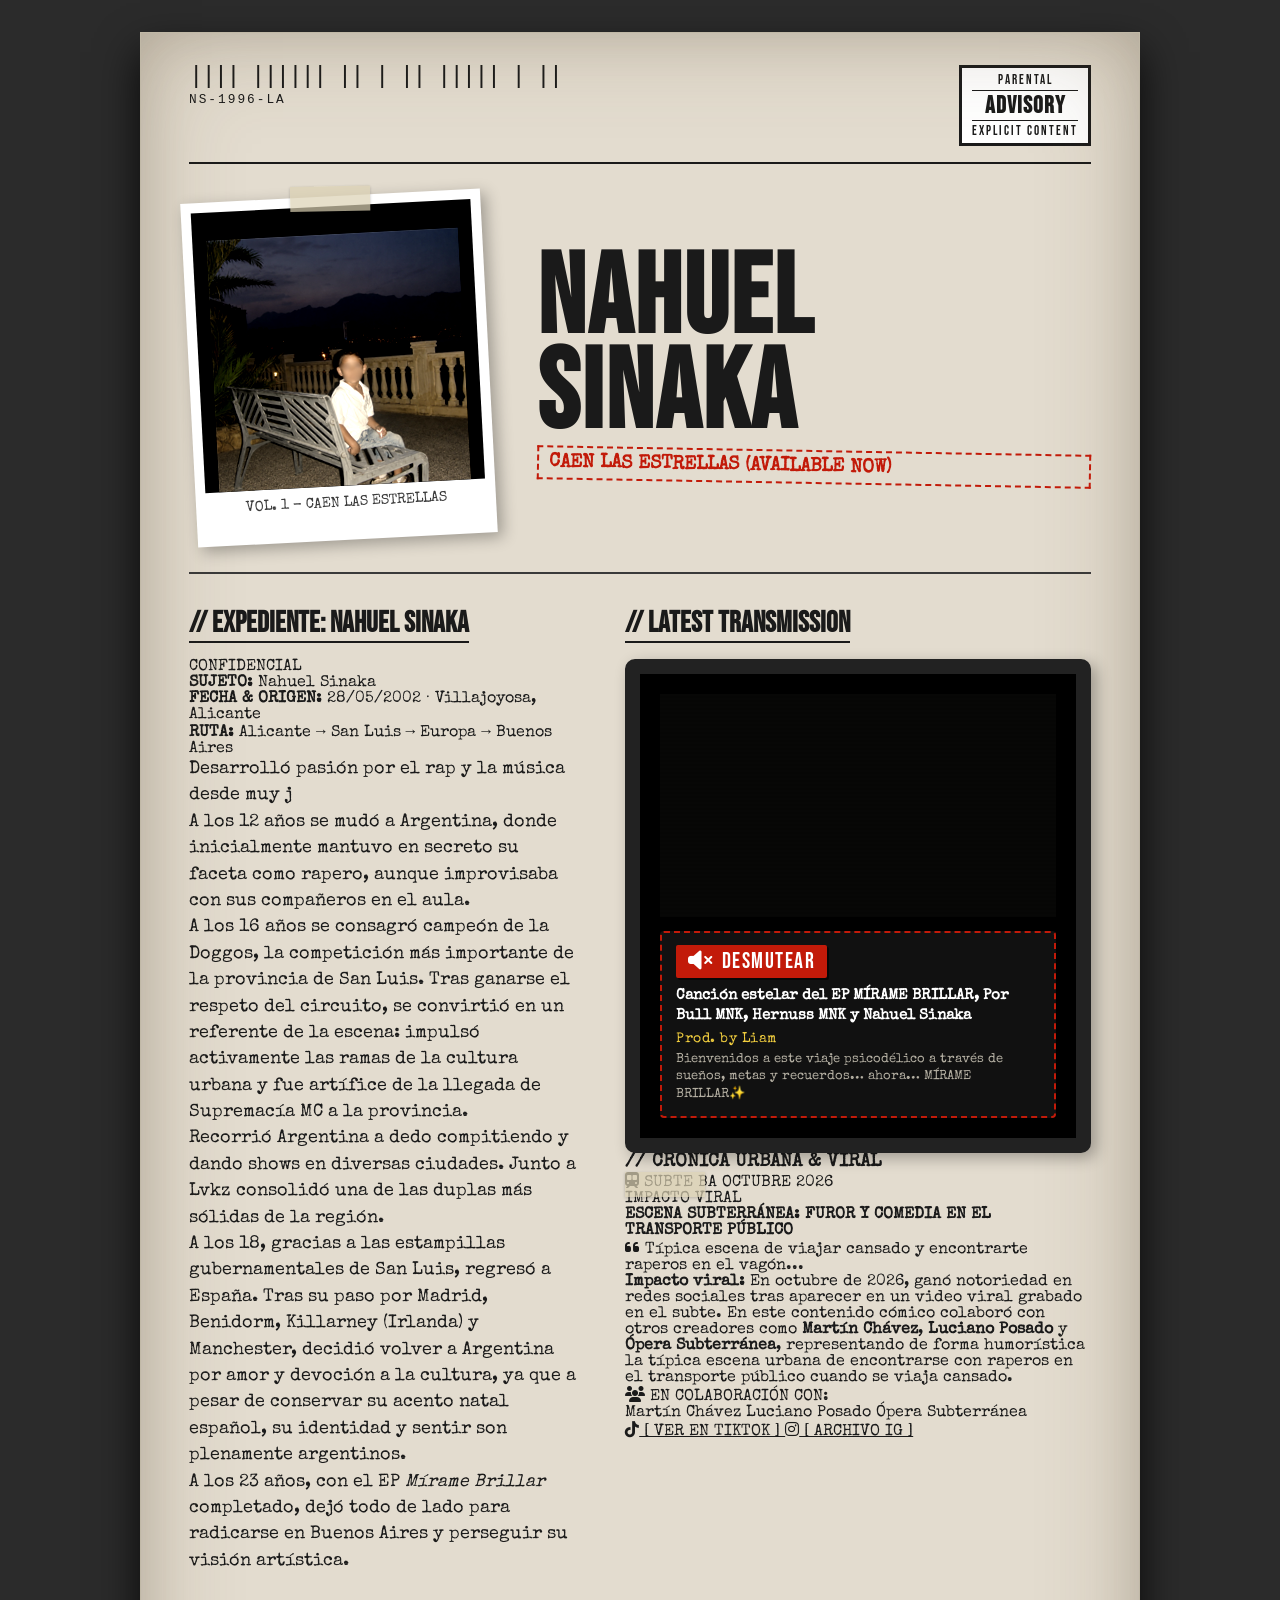
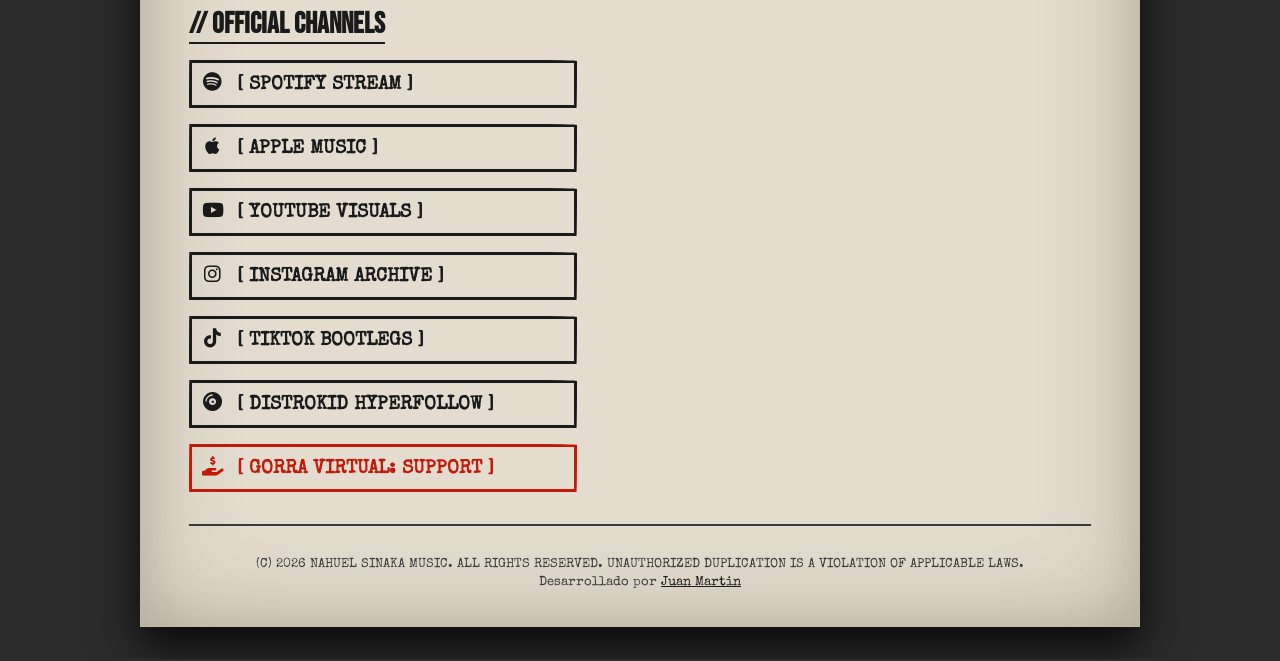
==== commit 448361ee: "Add files via upload" ====
--- a/index.html
+++ b/index.html
@@ -22,6 +22,11 @@
     <meta charset="UTF-8">
     <meta name="viewport" content="width=device-width, initial-scale=1.0">
     <title>Nahuel Sinaka - Caen Las Estrellas</title>
+
+    <!-- Favicon -->
+    <link rel="icon" type="image/png" href="favicon.png">
+    <link rel="shortcut icon" type="image/png" href="favicon.png">
+    <link rel="apple-touch-icon" href="favicon.png">
 
     <!-- Meta Tags para Compartir en WhatsApp / Redes Sociales (Open Graph) -->
     <link rel="canonical" href="https://nahuelsinaka.com/">
@@ -79,7 +84,7 @@
           },
           "url": "https://nahuelsinaka.com/",
           "image": "https://nahuelsinaka.com/fotodeperfil.png",
-          "description": "Cantante, rapero y compositor originario de Villajoyosa (Alicante, España). Referente de la cultura hip hop y el rap en San Luis y Buenos Aires (Argentina), autor del EP Mírame Brillar y del single Caen Las Estrellas.",
+          "description": "Cantante, rapero y compositor originario de Villajoyosa (Alicante, España). Referente de la cultura hip hop y el rap en San Luis y Buenos Aires (Argentina), autor del EP Mírame Brillar y del single Caen Las Estrellas. Creador de contenido urbano y sketches virales en el subte porteño.",
           "genre": ["Hip Hop", "Rap", "Trap", "Música Urbana"],
           "sameAs": [
             "https://open.spotify.com/intl-es/album/4MFDjRAPf3fvFbBAF2cvn1",
@@ -235,12 +240,12 @@
                     </div>
 
                     <div class="dossier-content">
-                        <p>Desarrollé pasión por el rap y la música desde bien joven, inspirado por mi hermana, que me enseñaba música de Eminem, 50Cent y artistas nacionales.</p>
-                        <p>Con 12 años me mudé a Argentina, donde siempre mantendría en secreto mi faceta rapera, aunque rapeaba con compañeros en el aula.</p>
-                        <p>A los 16 gané la Doggos que se hizo en varios años. Dicha competición fue la más importante de la provincia de San Luis, y al empezar a ser respetado me volví un referente, moviendo mucho las ramas de la cultura en la provincia y trayendo la Supremacia MC a la provincia de San Luis.</p>
-                        <p>Viajé a dedo por toda Argentina compitiendo y dando shows, y con Lvkz hicimos un dúo muy consolidado en la provincia.</p>
-                        <p>A los 18, gracias a las estampillas gubernamentales de San Luis volví a España, donde tras un paso por Madrid, Benidorm, Killarney (Irlanda) y Manchester, decidí volver a Argentina por amor y cercanía a la cultura, ya que pese a tener acento español mi forma de ser y sentir es argentina.</p>
-                        <p>A los 23, con <em>Mírame Brillar</em> ya terminado, dejé todo de lado para venir a Buenos Aires a perseguir mi sueño.</p>
+                        <p>Desarrolló pasión por el rap y la música desde muy joven, inspirado por su hermana, quien le enseñaba canciones de Eminem, 50 Cent y referentes nacionales.</p>
+                        <p>A los 12 años se mudó a Argentina, donde inicialmente mantuvo en secreto su faceta como rapero, aunque improvisaba con sus compañeros en el aula.</p>
+                        <p>A los 16 años se consagró campeón de la Doggos, la competición más importante de la provincia de San Luis. Tras ganarse el respeto del circuito, se convirtió en un referente de la escena: impulsó activamente las ramas de la cultura urbana y fue artífice de la llegada de Supremacía MC a la provincia.</p>
+                        <p>Recorrió Argentina a dedo compitiendo y dando shows en diversas ciudades. Junto a Lvkz consolidó una de las duplas más sólidas de la región.</p>
+                        <p>A los 18, gracias a las estampillas gubernamentales de San Luis, regresó a España. Tras su paso por Madrid, Benidorm, Killarney (Irlanda) y Manchester, decidió volver a Argentina por amor y devoción a la cultura, ya que a pesar de conservar su acento natal español, su identidad y sentir son plenamente argentinos.</p>
+                        <p>A los 23 años, con el EP <em>Mírame Brillar</em> completado, dejó todo de lado para radicarse en Buenos Aires y perseguir su visión artística.</p>
                     </div>
                 </section>
 
@@ -296,6 +301,52 @@
                         </button>
                     </div>
                 </section>
+
+                <!-- NOTICIA RECIENTE / RECORTE DE PRENSA SUBTE -->
+                <section class="news-section">
+                    <h3>// CRÓNICA URBANA & VIRAL</h3>
+                    <article class="news-clipping">
+                        <!-- Cinta adhesiva vintage sosteniendo el recorte -->
+                        <div class="tape-piece tape-news"></div>
+
+                        <div class="news-header">
+                            <div class="news-tagline">
+                                <span class="news-badge-subte"><i class="fa-solid fa-train-subway"></i> SUBTE BA</span>
+                                <span class="news-date">OCTUBRE 2026</span>
+                            </div>
+                            <span class="news-stamp">IMPACTO VIRAL</span>
+                        </div>
+
+                        <h4 class="news-title">ESCENA SUBTERRÁNEA: FUROR Y COMEDIA EN EL TRANSPORTE PÚBLICO</h4>
+
+                        <div class="news-quote-box">
+                            <i class="fa-solid fa-quote-left"></i>
+                            <span>Típica escena de viajar cansado y encontrarte raperos en el vagón...</span>
+                        </div>
+
+                        <div class="news-content">
+                            <p><strong>Impacto viral:</strong> En octubre de 2026, ganó notoriedad en redes sociales tras aparecer en un video viral grabado en el subte. En este contenido cómico colaboró con otros creadores como <strong>Martín Chávez</strong>, <strong>Luciano Posado</strong> y <strong>Ópera Subterránea</strong>, representando de forma humorística la típica escena urbana de encontrarse con raperos en el transporte público cuando se viaja cansado.</p>
+                        </div>
+
+                        <div class="news-collabs">
+                            <span class="collab-title"><i class="fa-solid fa-users"></i> EN COLABORACIÓN CON:</span>
+                            <div class="collab-tags">
+                                <span class="collab-tag">Martín Chávez</span>
+                                <span class="collab-tag">Luciano Posado</span>
+                                <span class="collab-tag">Ópera Subterránea</span>
+                            </div>
+                        </div>
+
+                        <div class="news-actions">
+                            <a href="https://www.tiktok.com/@nahuel.sinaka" target="_blank" rel="noopener noreferrer" class="news-btn news-btn-tiktok">
+                                <i class="fa-brands fa-tiktok"></i> [ VER EN TIKTOK ]
+                            </a>
+                            <a href="https://www.instagram.com/nahuelsinaka/" target="_blank" rel="noopener noreferrer" class="news-btn news-btn-ig">
+                                <i class="fa-brands fa-instagram"></i> [ ARCHIVO IG ]
+                            </a>
+                        </div>
+                    </article>
+                </section>
             </div>
 
         </div>
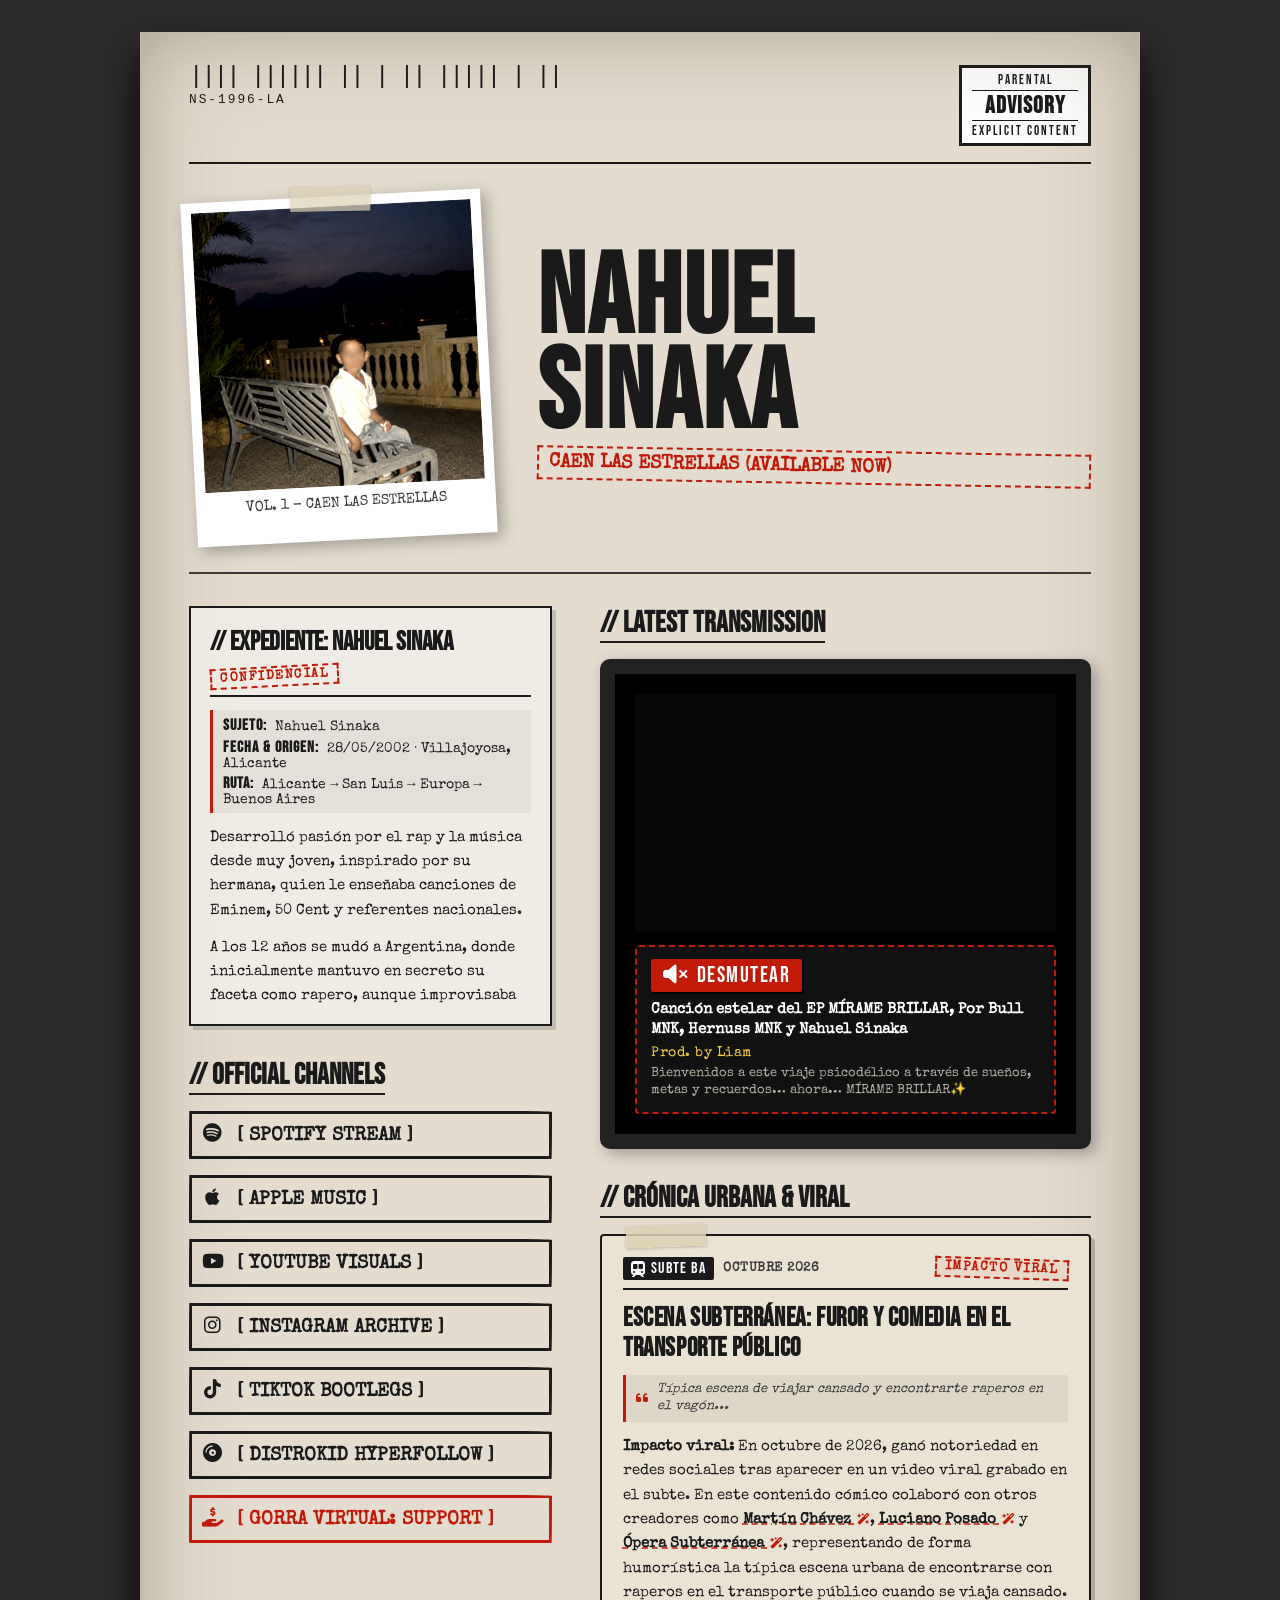
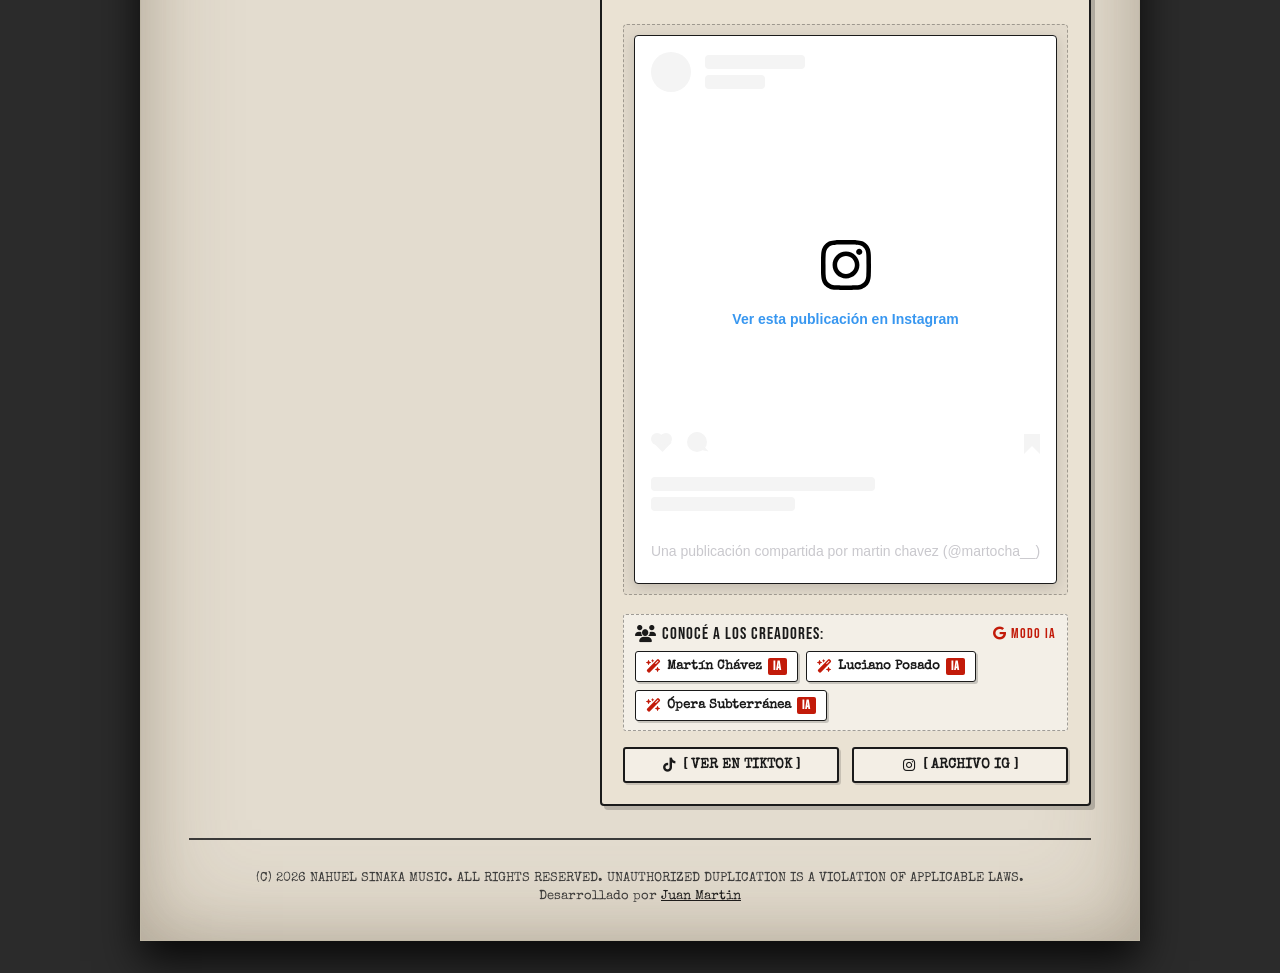
==== commit 79bd090c: "Add files via upload" ====
--- a/index.html
+++ b/index.html
@@ -325,15 +325,35 @@
                         </div>
 
                         <div class="news-content">
-                            <p><strong>Impacto viral:</strong> En octubre de 2026, ganó notoriedad en redes sociales tras aparecer en un video viral grabado en el subte. En este contenido cómico colaboró con otros creadores como <strong>Martín Chávez</strong>, <strong>Luciano Posado</strong> y <strong>Ópera Subterránea</strong>, representando de forma humorística la típica escena urbana de encontrarse con raperos en el transporte público cuando se viaja cansado.</p>
+                            <p><strong>Impacto viral:</strong> En octubre de 2026, ganó notoriedad en redes sociales tras aparecer en un video viral grabado en el subte. En este contenido cómico colaboró con otros creadores como <a href="https://www.google.com/search?q=%C2%BFQui%C3%A9n+es+Mart%C3%ADn+Ch%C3%A1vez+creador+de+contenido+y+comediante%3F" target="_blank" rel="noopener noreferrer" class="inline-ai-link" title="Buscar historia con IA en Google">Martín Chávez <i class="fa-solid fa-wand-magic-sparkles"></i></a>, <a href="https://www.google.com/search?q=%C2%BFQui%C3%A9n+es+Luciano+Posado+creador+de+contenido%3F" target="_blank" rel="noopener noreferrer" class="inline-ai-link" title="Buscar historia con IA en Google">Luciano Posado <i class="fa-solid fa-wand-magic-sparkles"></i></a> y <a href="https://www.google.com/search?q=%C2%BFQu%C3%A9+es+%C3%93pera+Subterr%C3%A1nea+creadores+de+contenido+subte%3F" target="_blank" rel="noopener noreferrer" class="inline-ai-link" title="Buscar historia con IA en Google">Ópera Subterránea <i class="fa-solid fa-wand-magic-sparkles"></i></a>, representando de forma humorística la típica escena urbana de encontrarse con raperos en el transporte público cuando se viaja cansado.</p>
+                        </div>
+
+                        <!-- REEL VIRAL EN INSTAGRAM -->
+                        <div class="news-embed-container">
+                            <blockquote class="instagram-media" data-instgrm-captioned data-instgrm-permalink="https://www.instagram.com/reel/DeCHP76tlXq/?utm_source=ig_embed&amp;utm_campaign=loading" data-instgrm-version="14" style=" background:#FFF; border:0; border-radius:3px; box-shadow:0 0 1px 0 rgba(0,0,0,0.5),0 1px 10px 0 rgba(0,0,0,0.15); margin: 1px auto; max-width:540px; min-width:326px; padding:0; width:99.375%; width:-webkit-calc(100% - 2px); width:calc(100% - 2px);"><div style="padding:16px;"> <a href="https://www.instagram.com/reel/DeCHP76tlXq/?utm_source=ig_embed&amp;utm_campaign=loading" style=" background:#FFFFFF; line-height:0; padding:0 0; text-align:center; text-decoration:none; width:100%;" target="_blank"> <div style=" display: flex; flex-direction: row; align-items: center;"> <div style="background-color: #F4F4F4; border-radius: 50%; flex-grow: 0; height: 40px; margin-right: 14px; width: 40px;"></div> <div style="display: flex; flex-direction: column; flex-grow: 1; justify-content: center;"> <div style=" background-color: #F4F4F4; border-radius: 4px; flex-grow: 0; height: 14px; margin-bottom: 6px; width: 100px;"></div> <div style=" background-color: #F4F4F4; border-radius: 4px; flex-grow: 0; height: 14px; width: 60px;"></div></div></div><div style="padding: 19% 0;"></div> <div style="display:block; height:50px; margin:0 auto 12px; width:50px;"><svg width="50px" height="50px" viewBox="0 0 60 60" version="1.1" xmlns="https://www.w3.org/2000/svg" xmlns:xlink="https://www.w3.org/1999/xlink"><g stroke="none" stroke-width="1" fill="none" fill-rule="evenodd"><g transform="translate(-511.000000, -20.000000)" fill="#000000"><g><path d="M556.869,30.41 C554.814,30.41 553.148,32.076 553.148,34.131 C553.148,36.186 554.814,37.852 556.869,37.852 C558.924,37.852 560.59,36.186 560.59,34.131 C560.59,32.076 558.924,30.41 556.869,30.41 M541,60.657 C535.114,60.657 530.342,55.887 530.342,50 C530.342,44.114 535.114,39.342 541,39.342 C546.887,39.342 551.658,44.114 551.658,50 C551.658,55.887 546.887,60.657 541,60.657 M541,33.886 C532.1,33.886 524.886,41.1 524.886,50 C524.886,58.899 532.1,66.113 541,66.113 C549.9,66.113 557.115,58.899 557.115,50 C557.115,41.1 549.9,33.886 541,33.886 M565.378,62.101 C565.244,65.022 564.756,66.606 564.346,67.663 C563.803,69.06 563.154,70.057 562.106,71.106 C561.058,72.155 560.06,72.803 558.662,73.347 C557.607,73.757 556.021,74.244 553.102,74.378 C549.944,74.521 548.997,74.552 541,74.552 C533.003,74.552 532.056,74.521 528.898,74.378 C525.979,74.244 524.393,73.757 523.338,73.347 C521.94,72.803 520.942,72.155 519.894,71.106 C518.846,70.057 518.197,69.06 517.654,67.663 C517.244,66.606 516.755,65.022 516.623,62.101 C516.479,58.943 516.448,57.996 516.448,50 C516.448,42.003 516.479,41.056 516.623,37.899 C516.755,34.978 517.244,33.391 517.654,32.338 C518.197,30.938 518.846,29.942 519.894,28.894 C520.942,27.846 521.94,27.196 523.338,26.654 C524.393,26.244 525.979,25.756 528.898,25.623 C532.057,25.479 533.004,25.448 541,25.448 C548.997,25.448 549.943,25.479 553.102,25.623 C556.021,25.756 557.607,26.244 558.662,26.654 C560.06,27.196 561.058,27.846 562.106,28.894 C563.154,29.942 563.803,30.938 564.346,32.338 C564.756,33.391 565.244,34.978 565.378,37.899 C565.522,41.056 565.552,42.003 565.552,50 C565.552,57.996 565.522,58.943 565.378,62.101 M570.82,37.631 C570.674,34.438 570.167,32.258 569.425,30.349 C568.659,28.377 567.633,26.702 565.965,25.035 C564.297,23.368 562.623,22.342 560.652,21.575 C558.743,20.834 556.562,20.326 553.369,20.18 C550.169,20.033 549.148,20 541,20 C532.853,20 531.831,20.033 528.631,20.18 C525.438,20.326 523.257,20.834 521.349,21.575 C519.376,22.342 517.703,23.368 516.035,25.035 C514.368,26.702 513.342,28.377 512.574,30.349 C511.834,32.258 511.326,34.438 511.181,37.631 C511.035,40.831 511,41.851 511,50 C511,58.147 511.035,59.17 511.181,62.369 C511.326,65.562 511.834,67.743 512.574,69.651 C513.342,71.625 514.368,73.296 516.035,74.965 C517.703,76.634 519.376,77.658 521.349,78.425 C523.257,79.167 525.438,79.673 528.631,79.82 C531.831,79.965 532.853,80.001 541,80.001 C549.148,80.001 550.169,79.965 553.369,79.82 C556.562,79.673 558.743,79.167 560.652,78.425 C562.623,77.658 564.297,76.634 565.965,74.965 C567.633,73.296 568.659,71.625 569.425,69.651 C570.167,67.743 570.674,65.562 570.82,62.369 C570.966,59.17 571,58.147 571,50 C571,41.851 570.966,40.831 570.82,37.631"></path></g></g></g></svg></div><div style="padding-top: 8px;"> <div style=" color:#3897f0; font-family:Arial,sans-serif; font-size:14px; font-style:normal; font-weight:550; line-height:18px;">Ver esta publicación en Instagram</div></div><div style="padding: 12.5% 0;"></div> <div style="display: flex; flex-direction: row; margin-bottom: 14px; align-items: center;"><div> <div style="background-color: #F4F4F4; border-radius: 50%; height: 12.5px; width: 12.5px; transform: translateX(0px) translateY(7px);"></div> <div style="background-color: #F4F4F4; height: 12.5px; transform: rotate(-45deg) translateX(3px) translateY(1px); width: 12.5px; flex-grow: 0; margin-right: 14px; margin-left: 2px;"></div> <div style="background-color: #F4F4F4; border-radius: 50%; height: 12.5px; width: 12.5px; transform: translateX(9px) translateY(-18px);"></div></div><div style="margin-left: 8px;"> <div style=" background-color: #F4F4F4; border-radius: 50%; flex-grow: 0; height: 20px; width: 20px;"></div> <div style=" width: 0; height: 0; border-top: 2px solid transparent; border-left: 6px solid #f4f4f4; border-bottom: 2px solid transparent; transform: translateX(16px) translateY(-4px) rotate(30deg)"></div></div><div style="margin-left: auto;"> <div style=" width: 0px; border-top: 8px solid #F4F4F4; border-right: 8px solid transparent; transform: translateY(16px);"></div> <div style=" background-color: #F4F4F4; flex-grow: 0; height: 12px; width: 16px; transform: translateY(-4px);"></div> <div style=" width: 0; height: 0; border-top: 8px solid #F4F4F4; border-left: 8px solid transparent; transform: translateY(-4px) translateX(8px);"></div></div></div> <div style="display: flex; flex-direction: column; flex-grow: 1; justify-content: center; margin-bottom: 24px;"> <div style=" background-color: #F4F4F4; border-radius: 4px; flex-grow: 0; height: 14px; margin-bottom: 6px; width: 224px;"></div> <div style=" background-color: #F4F4F4; border-radius: 4px; flex-grow: 0; height: 14px; width: 144px;"></div></div></a><p style=" color:#c9c8cd; font-family:Arial,sans-serif; font-size:14px; line-height:17px; margin-bottom:0; margin-top:8px; overflow:hidden; padding:8px 0 7px; text-align:center; text-overflow:ellipsis; white-space:nowrap;"><a href="https://www.instagram.com/reel/DeCHP76tlXq/?utm_source=ig_embed&amp;utm_campaign=loading" style=" color:#c9c8cd; font-family:Arial,sans-serif; font-size:14px; font-style:normal; font-weight:normal; line-height:17px; text-decoration:none;" target="_blank">Una publicación compartida por martin chavez (@martocha__)</a></p></div></blockquote>
                         </div>
 
                         <div class="news-collabs">
-                            <span class="collab-title"><i class="fa-solid fa-users"></i> EN COLABORACIÓN CON:</span>
+                            <div class="collab-header-row">
+                                <span class="collab-title"><i class="fa-solid fa-users"></i> CONOCÉ A LOS CREADORES:</span>
+                                <span class="ai-notice"><i class="fa-brands fa-google"></i> MODO IA</span>
+                            </div>
                             <div class="collab-tags">
-                                <span class="collab-tag">Martín Chávez</span>
-                                <span class="collab-tag">Luciano Posado</span>
-                                <span class="collab-tag">Ópera Subterránea</span>
+                                <a href="https://www.google.com/search?q=%C2%BFQui%C3%A9n+es+Mart%C3%ADn+Ch%C3%A1vez+creador+de+contenido+y+comediante%3F" target="_blank" rel="noopener noreferrer" class="collab-tag-btn" title="Buscar con IA sobre Martín Chávez">
+                                    <i class="fa-solid fa-wand-magic-sparkles"></i>
+                                    <span>Martín Chávez</span>
+                                    <small class="tag-pill">IA</small>
+                                </a>
+                                <a href="https://www.google.com/search?q=%C2%BFQui%C3%A9n+es+Luciano+Posado+creador+de+contenido%3F" target="_blank" rel="noopener noreferrer" class="collab-tag-btn" title="Buscar con IA sobre Luciano Posado">
+                                    <i class="fa-solid fa-wand-magic-sparkles"></i>
+                                    <span>Luciano Posado</span>
+                                    <small class="tag-pill">IA</small>
+                                </a>
+                                <a href="https://www.google.com/search?q=%C2%BFQu%C3%A9+es+%C3%93pera+Subterr%C3%A1nea+creadores+de+contenido+subte%3F" target="_blank" rel="noopener noreferrer" class="collab-tag-btn" title="Buscar con IA sobre Ópera Subterránea">
+                                    <i class="fa-solid fa-wand-magic-sparkles"></i>
+                                    <span>Ópera Subterránea</span>
+                                    <small class="tag-pill">IA</small>
+                                </a>
                             </div>
                         </div>
 
@@ -369,6 +389,7 @@
     </div>
 
     <script src="https://www.youtube.com/iframe_api"></script>
+    <script async src="https://www.instagram.com/embed.js"></script>
     <script src="script.js"></script>
 </body>
 </html>
--- a/style.css
+++ b/style.css
@@ -128,13 +128,10 @@
 }
 
 .artist-img {
-    position: absolute;
-    bottom: 0;
-    left: 50%;
-    transform: translateX(-50%);
-    height: 90%;
-    object-fit: contain;
-    z-index: 2;
+    width: 100%;
+    height: 100%;
+    object-fit: cover;
+    display: block;
 }
 
 .polaroid-text {
@@ -193,13 +190,14 @@
 .content-split {
     display: flex;
     gap: 3rem;
+    align-items: flex-start;
 }
 
 .left-col { flex: 1; display: flex; flex-direction: column; gap: 2rem; }
-.right-col { flex: 1.2; }
-
-/* TYPEWRITER BOX */
-.typewriter-box h3, .links-section h3, .crt-video-section h3 {
+.right-col { flex: 1.2; display: flex; flex-direction: column; gap: 2rem; }
+
+/* TYPEWRITER & DOSSIER BOX */
+.typewriter-box h3, .links-section h3, .crt-video-section h3, .news-section h3 {
     font-family: 'Bebas Neue', sans-serif;
     font-size: 1.8rem;
     border-bottom: 2px solid var(--ink-black);
@@ -207,9 +205,88 @@
     display: inline-block;
 }
 
-.typewriter-box p {
-    font-size: 1.1rem;
-    line-height: 1.5;
+.dossier-box {
+    border: 2px solid var(--ink-black);
+    padding: 1.2rem;
+    background: rgba(255, 255, 255, 0.45);
+    box-shadow: 4px 4px 0px rgba(0, 0, 0, 0.15);
+    position: relative;
+    max-height: 420px;
+    display: flex;
+    flex-direction: column;
+}
+
+.dossier-header {
+    display: flex;
+    justify-content: space-between;
+    align-items: center;
+    border-bottom: 2px solid var(--ink-black);
+    padding-bottom: 0.5rem;
+    margin-bottom: 0.8rem;
+    flex-wrap: wrap;
+    gap: 0.5rem;
+}
+
+.dossier-header h3 {
+    margin-bottom: 0 !important;
+    border-bottom: none !important;
+    font-size: 1.6rem;
+}
+
+.dossier-stamp {
+    font-family: 'Special Elite', monospace;
+    font-size: 0.8rem;
+    font-weight: bold;
+    color: var(--stamp-red);
+    border: 2px dashed var(--stamp-red);
+    padding: 2px 8px;
+    letter-spacing: 1.5px;
+    transform: rotate(-3deg);
+    display: inline-block;
+}
+
+.dossier-meta {
+    background: rgba(0, 0, 0, 0.05);
+    border-left: 3px solid var(--stamp-red);
+    padding: 6px 10px;
+    margin-bottom: 0.8rem;
+    font-size: 0.85rem;
+    display: flex;
+    flex-direction: column;
+    gap: 3px;
+}
+
+.meta-row strong {
+    color: var(--ink-black);
+    font-family: 'Bebas Neue', sans-serif;
+    letter-spacing: 1px;
+    font-size: 1rem;
+    margin-right: 4px;
+}
+
+.dossier-content {
+    overflow-y: auto;
+    padding-right: 8px;
+    display: flex;
+    flex-direction: column;
+    gap: 0.8rem;
+}
+
+.dossier-content p {
+    font-size: 0.95rem;
+    line-height: 1.6;
+    color: var(--ink-black);
+}
+
+.dossier-content::-webkit-scrollbar {
+    width: 6px;
+}
+.dossier-content::-webkit-scrollbar-track {
+    background: rgba(0,0,0,0.06);
+}
+.dossier-content::-webkit-scrollbar-thumb {
+    background: var(--stamp-red);
+    border-radius: 2px;
 }
 
 /* LINKS (TAMPO / STAMPS) */
@@ -380,6 +457,316 @@
     line-height: 1.35;
 }
 
+/* NEWS SECTION / RECORTE VIRAL SUBTE */
+.news-section {
+    display: flex;
+    flex-direction: column;
+    width: 100%;
+}
+
+.news-clipping {
+    position: relative;
+    background: #eae2d3;
+    border: 2px solid var(--ink-black);
+    border-radius: 4px;
+    padding: 1.3rem;
+    box-shadow: 4px 4px 0px rgba(0, 0, 0, 0.2);
+    box-sizing: border-box;
+    width: 100%;
+    transition: transform 0.2s ease, box-shadow 0.2s ease;
+}
+
+.news-clipping:hover {
+    transform: translateY(-2px);
+    box-shadow: 6px 6px 0px rgba(0, 0, 0, 0.25);
+}
+
+.tape-news {
+    top: -11px;
+    left: 24px;
+    transform: rotate(-2deg);
+    width: 80px;
+    height: 22px;
+    background: rgba(220, 210, 180, 0.85);
+    box-shadow: 0 1px 3px rgba(0, 0, 0, 0.2);
+    z-index: 2;
+}
+
+.news-header {
+    display: flex;
+    justify-content: space-between;
+    align-items: center;
+    border-bottom: 2px solid var(--ink-black);
+    padding-bottom: 0.5rem;
+    margin-bottom: 0.8rem;
+    flex-wrap: wrap;
+    gap: 0.5rem;
+}
+
+.news-tagline {
+    display: flex;
+    align-items: center;
+    gap: 0.6rem;
+}
+
+.news-badge-subte {
+    background: var(--ink-black);
+    color: #ffffff;
+    font-family: 'Bebas Neue', sans-serif;
+    font-size: 1rem;
+    letter-spacing: 1.2px;
+    padding: 2px 8px;
+    border-radius: 2px;
+    display: inline-flex;
+    align-items: center;
+    gap: 5px;
+}
+
+.news-date {
+    font-family: 'Special Elite', monospace;
+    font-size: 0.8rem;
+    color: var(--ink-faded);
+    font-weight: bold;
+    letter-spacing: 0.5px;
+}
+
+.news-stamp {
+    font-family: 'Special Elite', monospace;
+    font-size: 0.82rem;
+    font-weight: bold;
+    color: var(--stamp-red);
+    border: 2px dashed var(--stamp-red);
+    padding: 2px 8px;
+    letter-spacing: 1.5px;
+    transform: rotate(2deg);
+    background: rgba(194, 26, 9, 0.05);
+    display: inline-block;
+}
+
+.news-title {
+    font-family: 'Bebas Neue', sans-serif;
+    font-size: 1.65rem;
+    color: var(--ink-black);
+    line-height: 1.15;
+    margin-bottom: 0.7rem;
+    letter-spacing: 0.6px;
+}
+
+.news-quote-box {
+    display: flex;
+    align-items: center;
+    gap: 8px;
+    background: rgba(0, 0, 0, 0.05);
+    border-left: 3px solid var(--stamp-red);
+    padding: 6px 10px;
+    margin-bottom: 0.8rem;
+    font-size: 0.82rem;
+    font-style: italic;
+    color: var(--ink-faded);
+    line-height: 1.35;
+}
+
+.news-quote-box i {
+    color: var(--stamp-red);
+    font-size: 0.85rem;
+    flex-shrink: 0;
+}
+
+.news-content p {
+    font-size: 0.95rem;
+    line-height: 1.6;
+    color: var(--ink-black);
+    margin-bottom: 0.9rem;
+}
+
+.news-content p strong {
+    color: var(--ink-black);
+}
+
+.inline-ai-link {
+    color: var(--ink-black);
+    font-weight: bold;
+    text-decoration: underline;
+    text-decoration-style: dashed;
+    text-decoration-color: var(--stamp-red);
+    transition: color 0.2s ease;
+    white-space: nowrap;
+}
+
+.inline-ai-link:hover {
+    color: var(--stamp-red);
+    text-decoration-style: solid;
+}
+
+.inline-ai-link i {
+    font-size: 0.72rem;
+    color: var(--stamp-red);
+    margin-left: 2px;
+}
+
+/* REEL VIRAL EMBED EN NOTICIA */
+.news-embed-container {
+    margin: 1.2rem 0;
+    display: flex;
+    justify-content: center;
+    width: 100%;
+    overflow: hidden;
+    background: rgba(0, 0, 0, 0.03);
+    border: 1.5px dashed rgba(0, 0, 0, 0.3);
+    border-radius: 4px;
+    padding: 10px;
+    box-sizing: border-box;
+}
+
+.news-embed-container .instagram-media {
+    margin: 0 auto !important;
+    max-width: 100% !important;
+    min-width: 260px !important;
+    width: 100% !important;
+    box-shadow: 0 4px 14px rgba(0, 0, 0, 0.15) !important;
+    border: 1.5px solid var(--ink-black) !important;
+    border-radius: 4px !important;
+}
+
+.news-collabs {
+    background: rgba(255, 255, 255, 0.45);
+    border: 1.5px dashed rgba(0, 0, 0, 0.35);
+    padding: 9px 11px;
+    margin-bottom: 1rem;
+    border-radius: 3px;
+    display: flex;
+    flex-direction: column;
+    gap: 7px;
+}
+
+.collab-header-row {
+    display: flex;
+    justify-content: space-between;
+    align-items: center;
+    flex-wrap: wrap;
+    gap: 4px;
+}
+
+.collab-title {
+    font-family: 'Bebas Neue', sans-serif;
+    font-size: 1.05rem;
+    letter-spacing: 1px;
+    color: var(--ink-black);
+    display: flex;
+    align-items: center;
+    gap: 5px;
+}
+
+.ai-notice {
+    font-family: 'Bebas Neue', sans-serif;
+    font-size: 0.85rem;
+    letter-spacing: 1.2px;
+    color: var(--stamp-red);
+    display: inline-flex;
+    align-items: center;
+    gap: 4px;
+}
+
+.collab-tags {
+    display: flex;
+    flex-wrap: wrap;
+    gap: 8px;
+}
+
+.collab-tag-btn {
+    display: inline-flex;
+    align-items: center;
+    gap: 6px;
+    padding: 6px 10px;
+    background: #ffffff;
+    border: 1.5px solid var(--ink-black);
+    border-radius: 3px;
+    color: var(--ink-black);
+    text-decoration: none;
+    font-family: 'Special Elite', monospace;
+    font-size: 0.82rem;
+    font-weight: bold;
+    box-shadow: 2px 2px 0px rgba(0, 0, 0, 0.18);
+    transition: all 0.2s ease;
+    cursor: pointer;
+}
+
+.collab-tag-btn:hover {
+    background: var(--ink-black);
+    color: #ffffff;
+    transform: translateY(-2px);
+    box-shadow: 3px 3px 0px var(--stamp-red);
+}
+
+.collab-tag-btn i {
+    color: var(--stamp-red);
+    font-size: 0.85rem;
+    transition: color 0.2s ease;
+}
+
+.collab-tag-btn:hover i {
+    color: var(--tape-yellow);
+}
+
+.tag-pill {
+    background: var(--stamp-red);
+    color: #ffffff;
+    font-family: 'Bebas Neue', sans-serif;
+    font-size: 0.75rem;
+    letter-spacing: 1px;
+    padding: 1px 5px;
+    border-radius: 2px;
+    transition: background 0.2s ease, color 0.2s ease;
+}
+
+.collab-tag-btn:hover .tag-pill {
+    background: #ffffff;
+    color: var(--ink-black);
+}
+
+.news-actions {
+    display: flex;
+    gap: 0.8rem;
+    flex-wrap: wrap;
+}
+
+.news-btn {
+    flex: 1;
+    min-width: 130px;
+    display: inline-flex;
+    align-items: center;
+    justify-content: center;
+    gap: 8px;
+    font-family: 'Special Elite', monospace;
+    font-size: 0.88rem;
+    font-weight: bold;
+    padding: 9px 12px;
+    border: 2px solid var(--ink-black);
+    text-decoration: none;
+    color: var(--ink-black);
+    background: rgba(255, 255, 255, 0.4);
+    border-radius: 3px;
+    box-shadow: 2px 2px 0px rgba(0, 0, 0, 0.15);
+    transition: all 0.2s ease;
+}
+
+.news-btn:hover {
+    transform: translateY(-2px);
+    box-shadow: 3px 3px 0px rgba(0, 0, 0, 0.3);
+}
+
+.news-btn-tiktok:hover {
+    background: #000;
+    color: #fff;
+    border-color: #000;
+}
+
+.news-btn-ig:hover {
+    background: #c13584;
+    color: #fff;
+    border-color: #c13584;
+}
+
 /* FOOTER */
 .typewriter-footer {
     text-align: center;
@@ -425,8 +812,11 @@
 
 @media(max-width: 480px) {
     .main-title { font-size: 4rem; }
-    .typewriter-box h3, .links-section h3, .crt-video-section h3 { font-size: 1.4rem; }
+    .typewriter-box h3, .links-section h3, .crt-video-section h3, .news-section h3 { font-size: 1.4rem; }
     .stamp { font-size: 1rem; }
     .crt-wrapper { padding: 10px; border-width: 5px; }
     .polaroid { width: 100%; max-width: 300px; transform: rotate(0); }
-}
+    .news-title { font-size: 1.4rem; }
+    .news-clipping { transform: rotate(0); }
+    .news-actions { flex-direction: column; }
+}
